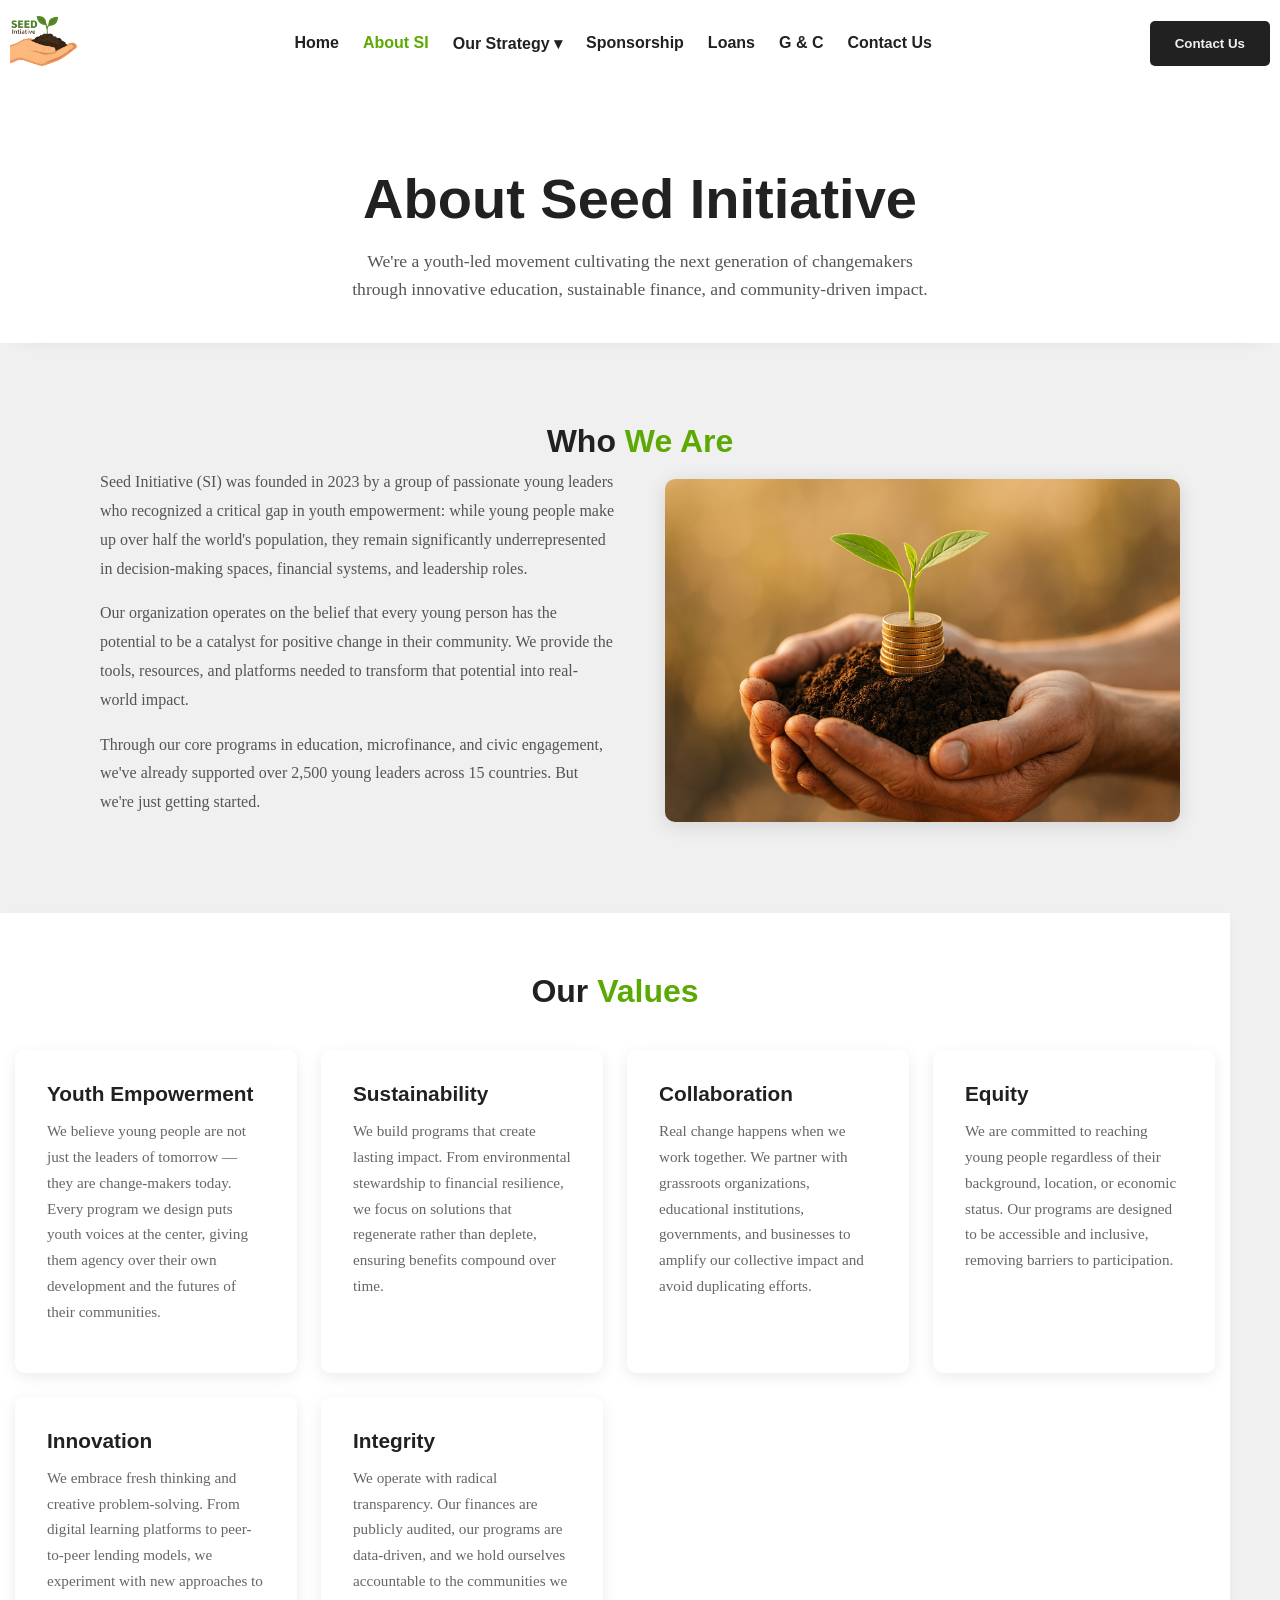
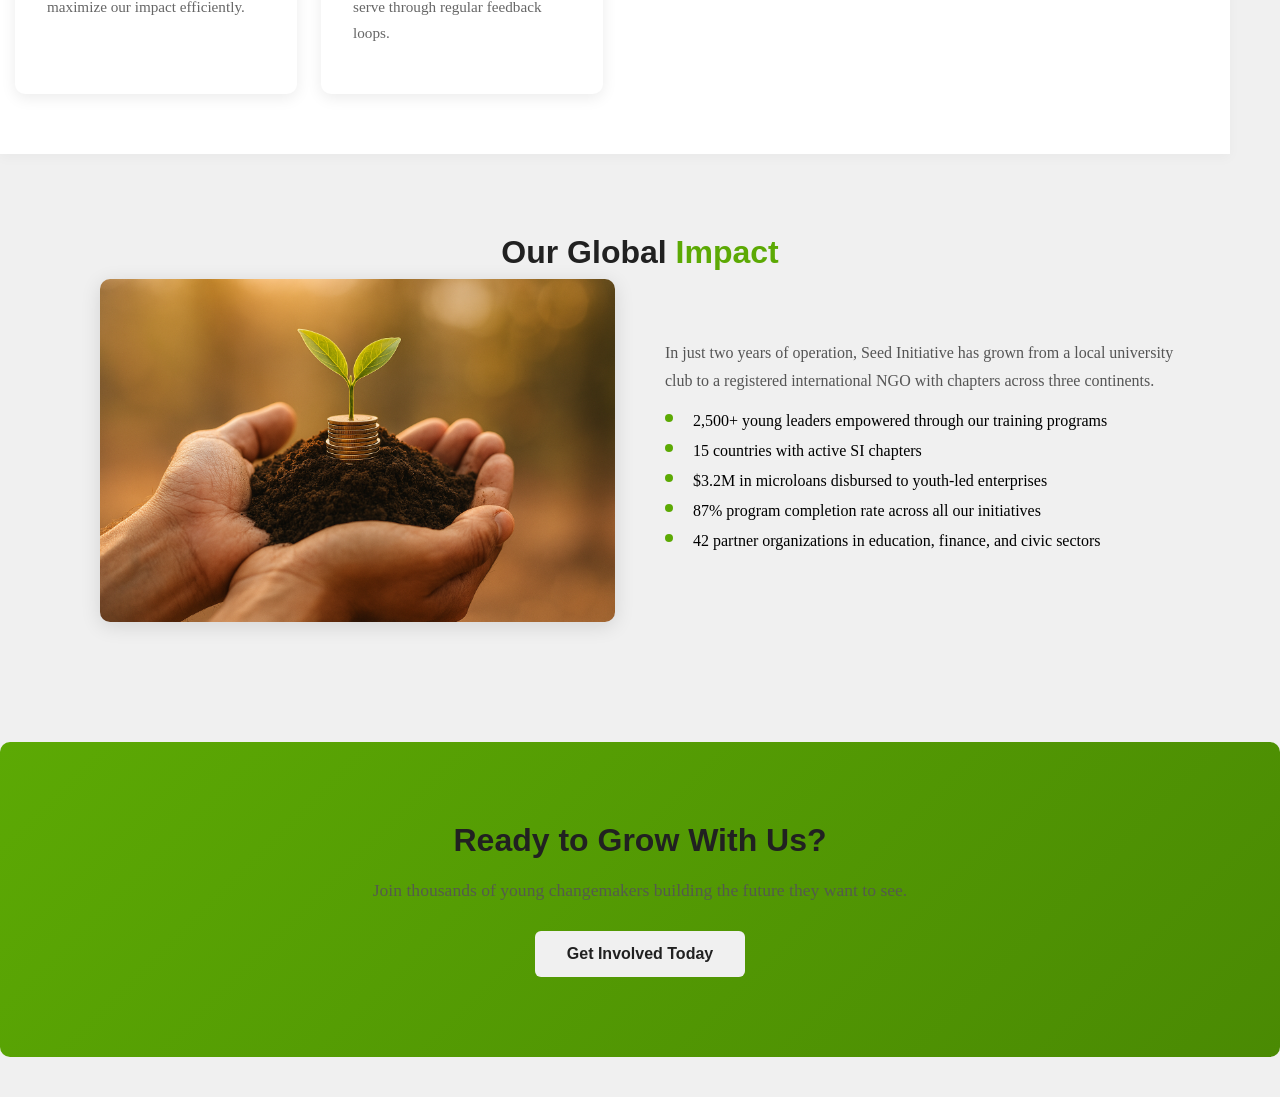
==== about.html @ a7cbadb4 "feat: created sections for the pages" ====
<!DOCTYPE html>
<html lang="en">
<head>
    <meta charset="UTF-8">
    <meta name="viewport" content="width=device-width, initial-scale=1.0">
    <title>About SI | Seed Initiative</title>
    <link rel="stylesheet" href="styles.css">
</head>
<body>
    <nav>
        <div class="logo">
            <a href="#home">
                <img src="images/SEED-LOGO.png" alt="Seed Initiative">
            </a>
        </div>

        <button class="hamburger" id="hamburger" aria-label="Open menu">
            <span></span>
            <span></span>
            <span></span>
        </button>

        <div class="nav-links" id="nav-links">
            <ul>
                <li><a href="index.html">Home</a></li>
                <li><a href="about.html" aria-current="page">About SI</a></li>

                <li class="strategy-list">
                    <button class="strategy-toggle">Our Strategy ▾</button>
                    <ul class="strategy-dropdown">
                        <li><a href="strategy.html#mission">Our Mission</a></li>
                        <li><a href="strategy.html#vision">Our Vision</a></li>
                    </ul>
                </li>
                <li><a href="sponsorship.html">Sponsorship</a></li>
                <li><a href="loans.html">Loans</a></li>
                <li><a href="gnc.html">G &amp; C</a></li>
                <li><a href="contact-us.html">Contact Us</a></li>
            </ul>
        </div>

        <div class="call-btn">
            <button><a href="contact-us">Contact Us</a></button>
        </div>
    </nav>

    <div class="overlay" id="overlay"></div>

    <section class="hero">
        <h1>About <span class="accent">Seed Initiative</span></h1>
        <p>We're a youth-led movement cultivating the next generation of changemakers through innovative education, sustainable finance, and community-driven impact.</p>
    </section>

    <section class="section">
        <h2>Who <span class="accent">We Are</span></h2>
        <div class="two-col">
            <div>
                <p>Seed Initiative (SI) was founded in 2023 by a group of passionate young leaders who recognized a critical gap in youth empowerment: while young people make up over half the world's population, they remain significantly underrepresented in decision-making spaces, financial systems, and leadership roles.</p>
                <p>Our organization operates on the belief that every young person has the potential to be a catalyst for positive change in their community. We provide the tools, resources, and platforms needed to transform that potential into real-world impact.</p>
                <p>Through our core programs in education, microfinance, and civic engagement, we've already supported over 2,500 young leaders across 15 countries. But we're just getting started.</p>
            </div>
            <img src="images/Designer (1).png" alt="Seed Initiative team in action">
        </div>
    </section>

    <section class="section alt">
        <h2>Our <span class="accent">Values</span></h2>
        <div class="cards">
            <div class="card">
                <h3>Youth Empowerment</h3>
                <p>We believe young people are not just the leaders of tomorrow — they are change-makers today. Every program we design puts youth voices at the center, giving them agency over their own development and the futures of their communities.</p>
            </div>
            <div class="card">
                <h3>Sustainability</h3>
                <p>We build programs that create lasting impact. From environmental stewardship to financial resilience, we focus on solutions that regenerate rather than deplete, ensuring benefits compound over time.</p>
            </div>
            <div class="card">
                <h3>Collaboration</h3>
                <p>Real change happens when we work together. We partner with grassroots organizations, educational institutions, governments, and businesses to amplify our collective impact and avoid duplicating efforts.</p>
            </div>
            <div class="card">
                <h3>Equity</h3>
                <p>We are committed to reaching young people regardless of their background, location, or economic status. Our programs are designed to be accessible and inclusive, removing barriers to participation.</p>
            </div>
            <div class="card">
                <h3>Innovation</h3>
                <p>We embrace fresh thinking and creative problem-solving. From digital learning platforms to peer-to-peer lending models, we experiment with new approaches to maximize our impact efficiently.</p>
            </div>
            <div class="card">
                <h3>Integrity</h3>
                <p>We operate with radical transparency. Our finances are publicly audited, our programs are data-driven, and we hold ourselves accountable to the communities we serve through regular feedback loops.</p>
            </div>
        </div>
    </section>

    <section class="section">
        <h2>Our Global <span class="accent">Impact</span></h2>
        <div class="two-col reverse">
            <div>
                <p>In just two years of operation, Seed Initiative has grown from a local university club to a registered international NGO with chapters across three continents.</p>
                <ul class="icon-list">
                    <li>2,500+ young leaders empowered through our training programs</li>
                    <li>15 countries with active SI chapters</li>
                    <li>$3.2M in microloans disbursed to youth-led enterprises</li>
                    <li>87% program completion rate across all our initiatives</li>
                    <li>42 partner organizations in education, finance, and civic sectors</li>
                </ul>
            </div>
            <img src="images/Designer (2).png" alt="Global impact map and statistics">
        </div>
    </section>

    <section class="section cta">
        <h2>Ready to Grow With Us?</h2>
        <p>Join thousands of young changemakers building the future they want to see.</p>
        <a href="contact-us.html" class="btn">Get Involved Today</a>
    </section>

    <script src="script.js"></script>
</body>
</html>
---- styles.css ----
:root {
    --main-color: #f0f0f0;
    --card-color: #fff;
    --text-color: #212121;
    --link-color: #5CA904;
    --button-color: #5CA904;
    --side-nav: #2f2f2f;
    --laptop-padding: 100px;
    --tablet-padding: 50px;
    --mobile-padding: 15px;
}

html {
    box-sizing: border-box;
    scroll-behavior: smooth;
}

* {
    margin: 0;
    padding: 0;
}

ul {
    padding: 0;
    list-style: none;
}

body {
    background-color: var(--main-color);
}

nav {
    display: flex;
    align-items: center;
    justify-content: space-between;
    padding: 16px var(--mobile-padding);
    background-color: var(--card-color);
    box-shadow: 0 8px 20px -18px rgba(0, 0, 0, 0.2);
}

.logo img {
    height: 50px;
    width: auto;
}

.hamburger {
    display: flex;
    flex-direction: column;
    gap: 5px;
    background: none;
    border: none;
    border-radius: 5px;
    cursor: pointer;
    padding: 8px;
    z-index: 1001;
}

.hamburger span {
    display: block;
    width: 35px;
    height: 3px;
    background-color: var(--button-color);
    border-radius: 5px;
    transition: transform 0.3s ease, opacity 0.3s ease;
}

.hamburger.open span {
    background-color: var(--button-color);
}

.hamburger.open span:nth-child(1) {
    transform: translateY(8px) rotate(45deg);
}

.hamburger.open span:nth-child(2) {
    opacity: 0;
}

.hamburger.open span:nth-child(3) {
    transform: translateY(-8px) rotate(-45deg);
}

.nav-links {
    position: fixed;
    top: 0;
    right: -100%;
    width: 60%;
    max-width: 240px;
    height: 100vh;
    background-color: var(--side-nav);
    z-index: 1000;
    padding: 80px 0 30px;
    transition: right 0.35s ease;
    box-shadow: -4px 0 20px rgba(0, 0, 0, 0.2);
}

.nav-links.open {
    right: 0;
}

.nav-links ul {
    list-style: none;
    display: flex;
    flex-direction: column;
}

.nav-links ul li a {
    display: block;
    padding: 16px 30px;
    border-left: 4px solid transparent;
    color: var(--main-color);
    font-family: 'Arial', sans-serif;
    text-decoration: none;
    font-size: 1rem;
    font-weight: 600;
    transition: color 0.5s ease, border-left-color 0.5s ease, background-color 0.5s ease;
}

.nav-links ul li a[aria-current="page"] {
    border-left: 4px solid var(--link-color);
    color: var(--link-color);
    background-color: rgba(0, 0, 0, 0.1);
}

.nav-links ul li a.active {
    border-left-color: var(--link-color);
    color: var(--link-color);
    background-color: rgba(0, 0, 0, 0.1);
}

.call-btn {
    display: none;
}

.overlay {
    display: none;
    position: fixed;
    inset: 0;
    background: rgba(0, 0, 0, 0.4);
    z-index: 999;
    opacity: 0;
    transition: opacity 0.3s ease;
}

.overlay.active {
    display: block;
    opacity: 1;
}

.strategy-list .strategy-toggle {
    display: block;
    width: 100%;
    padding: 16px 30px;
    border: none;
    border-left: 4px solid transparent;
    background: none;
    color: var(--main-color);
    font-family: 'Arial', sans-serif;
    font-size: 1rem;
    font-weight: 600;
    text-align: left;
    cursor: pointer;
}

.nav-links ul .strategy-list .strategy-dropdown {
    display: none;
    list-style: none;
    padding-left: 30px;
    transition: all 0.3s ease;
}

.nav-links ul .strategy-list .strategy-dropdown.open {
    display: block;
}


.nav-links ul .strategy-list .strategy-dropdown a {
    display: block;
    padding: 12px 30px;
    color: var(--main-color);
    font-size: 0.8rem;
    text-decoration: none;
}

.nav-links ul .strategy-list .strategy-dropdown a:hover {
    color: var(--link-color);
}


@media (min-width: 480px) {
    nav {
        padding: 16px var(--tablet-padding);
    }
}

@media (min-width: 768px) {
    nav {
        padding: 16px 10px;
    }

    .hamburger {
        display: none;
    }

    .nav-links {
        position: static;
        width: auto;
        max-width: none;
        height: auto;
        background: none;
        padding: 0;
        transition: none;
        box-shadow: none;
    }   

    .nav-links ul {
        flex-direction: row;
        gap: 24px;
    }

    .nav-links ul li a[aria-current="page"] {
        color: var(--link-color);
        border: none;
        background-color: transparent;
    }

    .nav-links ul li a {
        padding: 0;
        border: none;
        color: var(--text-color);
        background-color: transparent;
    }

    .nav-links ul li a:hover {
        background-color: transparent;
        color: var(--link-color);
    }

    .nav-links ul li a.active {
        color: var(--text-color);
        border: none;
        background-color: transparent;
    }

    .call-btn {
        display: block;
    }

    .call-btn button a {
        text-decoration: none;
        color: var(--main-color)
    }

    .call-btn button {
        padding: 15px 25px;
        border: none;
        background-color: var(--text-color);
        color: var(--main-color);
        border-radius: 5px;
        cursor: pointer;
        font-weight: 600;
        position: relative;
        overflow: hidden;
        z-index: 1;
        transition: color 0.5s ease-out
    }

    .call-btn button::before {
        content: '';
        position: absolute;
        top: 100%;
        left: 50%;
        width: 150%;
        height: 300%;
        background-color: var(--button-color);
        border-radius: 50%;
        transform: translateX(-50%);
        transition: transform 0.5s ease-out, top 0.5s ease-out;
        z-index: -1;
    }

    .call-btn button:hover {
        color: var(--text-color);
    }

    .call-btn button:hover::before {
        top: -100%;
        transform: translateX(-50%) scale(1.2);
    }

    .nav-links ul li a[href="contact-us"] {
        display: none;
    }

    .strategy-list .strategy-toggle {
        padding: 0;
        border: none;
        color: var(--text-color);
        font-family: 'Arial', sans-serif;
        font-size: 1rem;
        font-weight: 600;
        width: auto;
        cursor: pointer;
    }

    .strategy-list .strategy-toggle:hover {
        color: var(--link-color);
    }

    .nav-links ul .strategy-list {
        position: relative;
    }

    .nav-links ul .strategy-list .strategy-dropdown {
        display: none;
        padding-left: 0;
        position: absolute;
        top: 100%;
        left: 0;
        background-color: var(--side-nav);
        list-style: none;
        min-width: 160px;
        text-align: center;
        border-radius: 5px;
        box-shadow: 0px 8px 16px rgba(0, 0, 0, 0.2);
    }

    .nav-links ul .strategy-list .strategy-dropdown a {
        padding: 15px 20px;
        color: var(--main-color);
    }

    .nav-links ul .strategy-list .strategy-dropdown a:hover {
        background-color: var(--link-color);
        color: var(--main-color);
    }

    .nav-links ul .strategy-list:hover .strategy-dropdown {
        display: block;
    }
}

/* ===== Page Content Styles ===== */

.hero {
    background-color: var(--card-color);
    padding: 80px var(--mobile-padding) 40px;
    text-align: center;
    box-shadow: 0 8px 20px -18px rgba(0, 0, 0, 0.2);
}

.hero h1 {
    font-size: 2.5rem;
    color: var(--text-color);
    margin-bottom: 16px;
    font-family: 'Arial', sans-serif;
}

.hero p {
    font-size: 1.1rem;
    color: #555;
    max-width: 600px;
    margin: 0 auto;
    line-height: 1.6;
}

/* Section styling */
.section {
    padding: 60px var(--mobile-padding);
    max-width: 1200px;
    margin: 0 auto;
}

.section h2 {
    font-size: 2rem;
    color: var(--text-color);
    margin-bottom: 8px;
    font-family: 'Arial', sans-serif;
    text-align: center;
}

.section h2 .accent {
    color: var(--button-color);
}

.section p {
    line-height: 1.8;
    color: #555;
    font-size: 1rem;
    margin-bottom: 16px;
}

.section.alt {
    background-color: var(--card-color);
    margin: 0;
    padding: 60px var(--mobile-padding);
    box-shadow: 0 4px 12px rgba(0, 0, 0, 0.03);
}

/* Cards */
.cards {
    display: grid;
    grid-template-columns: repeat(auto-fit, minmax(280px, 1fr));
    gap: 24px;
    margin-top: 40px;
}

.card {
    background-color: var(--card-color);
    border-radius: 10px;
    padding: 32px;
    box-shadow: 0 4px 15px rgba(0, 0, 0, 0.08);
    transition: transform 0.3s ease, box-shadow 0.3s ease;
}

.card:hover {
    transform: translateY(-5px);
    box-shadow: 0 8px 25px rgba(0, 0, 0, 0.12);
}

.card h3 {
    font-size: 1.3rem;
    color: var(--text-color);
    margin-bottom: 12px;
    font-family: 'Arial', sans-serif;
}

.card p {
    color: #666;
    font-size: 0.95rem;
    line-height: 1.7;
}

/* Two-column layout */
.two-col {
    display: grid;
    grid-template-columns: 1fr;
    gap: 40px;
    align-items: center;
}

.two-col.reverse {
    direction: rtl;
}

.two-col.reverse > * {
    direction: ltr;
}

.two-col img {
    width: 100%;
    border-radius: 10px;
    box-shadow: 0 4px 20px rgba(0, 0, 0, 0.12);
}

/* Contact form */
.contact-form {
    background-color: var(--card-color);
    padding: 40px;
    border-radius: 10px;
    box-shadow: 0 4px 15px rgba(0, 0, 0, 0.08);
    margin-top: 30px;
}

.form-group {
    margin-bottom: 20px;
}

.form-group label {
    display: block;
    margin-bottom: 6px;
    font-weight: 600;
    color: var(--text-color);
    font-family: 'Arial', sans-serif;
    font-size: 0.95rem;
}

.form-group input,
.form-group textarea,
.form-group select {
    width: 100%;
    padding: 12px 16px;
    border: 1px solid #ddd;
    border-radius: 6px;
    font-family: 'Arial', sans-serif;
    font-size: 1rem;
    color: var(--text-color);
    transition: border-color 0.3s ease;
}

.form-group input:focus,
.form-group textarea:focus,
.form-group select:focus {
    outline: none;
    border-color: var(--button-color);
}

.form-group textarea {
    min-height: 150px;
    resize: vertical;
}

/* Contact info */
.contact-info {
    display: grid;
    grid-template-columns: repeat(auto-fit, minmax(220px, 1fr));
    gap: 24px;
    margin-bottom: 40px;
}

.contact-item {
    display: flex;
    gap: 12px;
    align-items: flex-start;
}

.contact-item .icon {
    font-size: 1.5rem;
    color: var(--button-color);
}

.contact-item h4 {
    font-size: 1rem;
    margin-bottom: 4px;
    font-family: 'Arial', sans-serif;
}

.contact-item p,
.contact-item a {
    color: #666;
    font-size: 0.95rem;
    line-height: 1.6;
    text-decoration: none;
}

.contact-item a:hover {
    color: var(--link-color);
}

/* CTA banner */
.cta {
    background: linear-gradient(135deg, var(--button-color), #4a8a03);
    color: var(--main-color);
    text-align: center;
    padding: 60px var(--mobile-padding);
    margin: 40px 0;
    border-radius: 10px;
}

.cta h2 {
    font-size: 2rem;
    margin-bottom: 16px;
}

.cta p {
    font-size: 1.1rem;
    max-width: 600px;
    margin: 0 auto 24px;
    opacity: 0.9;
}

.cta .btn {
    display: inline-block;
    padding: 14px 32px;
    background-color: var(--main-color);
    color: var(--text-color);
    text-decoration: none;
    border-radius: 6px;
    font-weight: 600;
    font-family: 'Arial', sans-serif;
    transition: transform 0.3s ease, box-shadow 0.3s ease;
}

.cta .btn:hover {
    transform: translateY(-2px);
    box-shadow: 0 6px 20px rgba(0, 0, 0, 0.2);
}

/* Table styles */
.table-wrap {
    overflow-x: auto;
    margin-top: 30px;
    border-radius: 10px;
    overflow: hidden;
    box-shadow: 0 4px 15px rgba(0, 0, 0, 0.08);
}

table {
    width: 100%;
    border-collapse: collapse;
    background-color: var(--card-color);
}

th,
td {
    padding: 14px 20px;
    text-align: left;
    border-bottom: 1px solid #eee;
}

th {
    background-color: var(--button-color);
    color: var(--main-color);
    font-family: 'Arial', sans-serif;
    font-size: 0.95rem;
    font-weight: 600;
}

tbody tr:hover {
    background-color: rgba(92, 169, 4, 0.08);
}

/* Map container */
.map {
    border-radius: 10px;
    overflow: hidden;
    box-shadow: 0 4px 20px rgba(0, 0, 0, 0.12);
    margin-top: 30px;
}

.map iframe {
    width: 100%;
    height: 400px;
    border: 0;
}

/* Text list with icons */
.icon-list {
    list-style: none;
}

.icon-list li {
    display: flex;
    gap: 10px;
    align-items: flex-start;
    margin-bottom: 12px;
    padding-left: 28px;
    position: relative;
}

.icon-list li::before {
    content: '';
    position: absolute;
    left: 0;
    top: 2px;
    width: 8px;
    height: 8px;
    border-radius: 50%;
    background-color: var(--button-color);
}

/* Responsive */
@media (min-width: 768px) {
    .hero h1 {
        font-size: 3.5rem;
    }

    .two-col {
        grid-template-columns: 1fr 1fr;
        gap: 50px;
    }

    .section {
        padding: 80px 100px;
    }
}

@media (max-width: 767px) {
    .hero {
        padding: 60px 15px 30px;
    }

    .hero h1 {
        font-size: 2rem;
    }
}
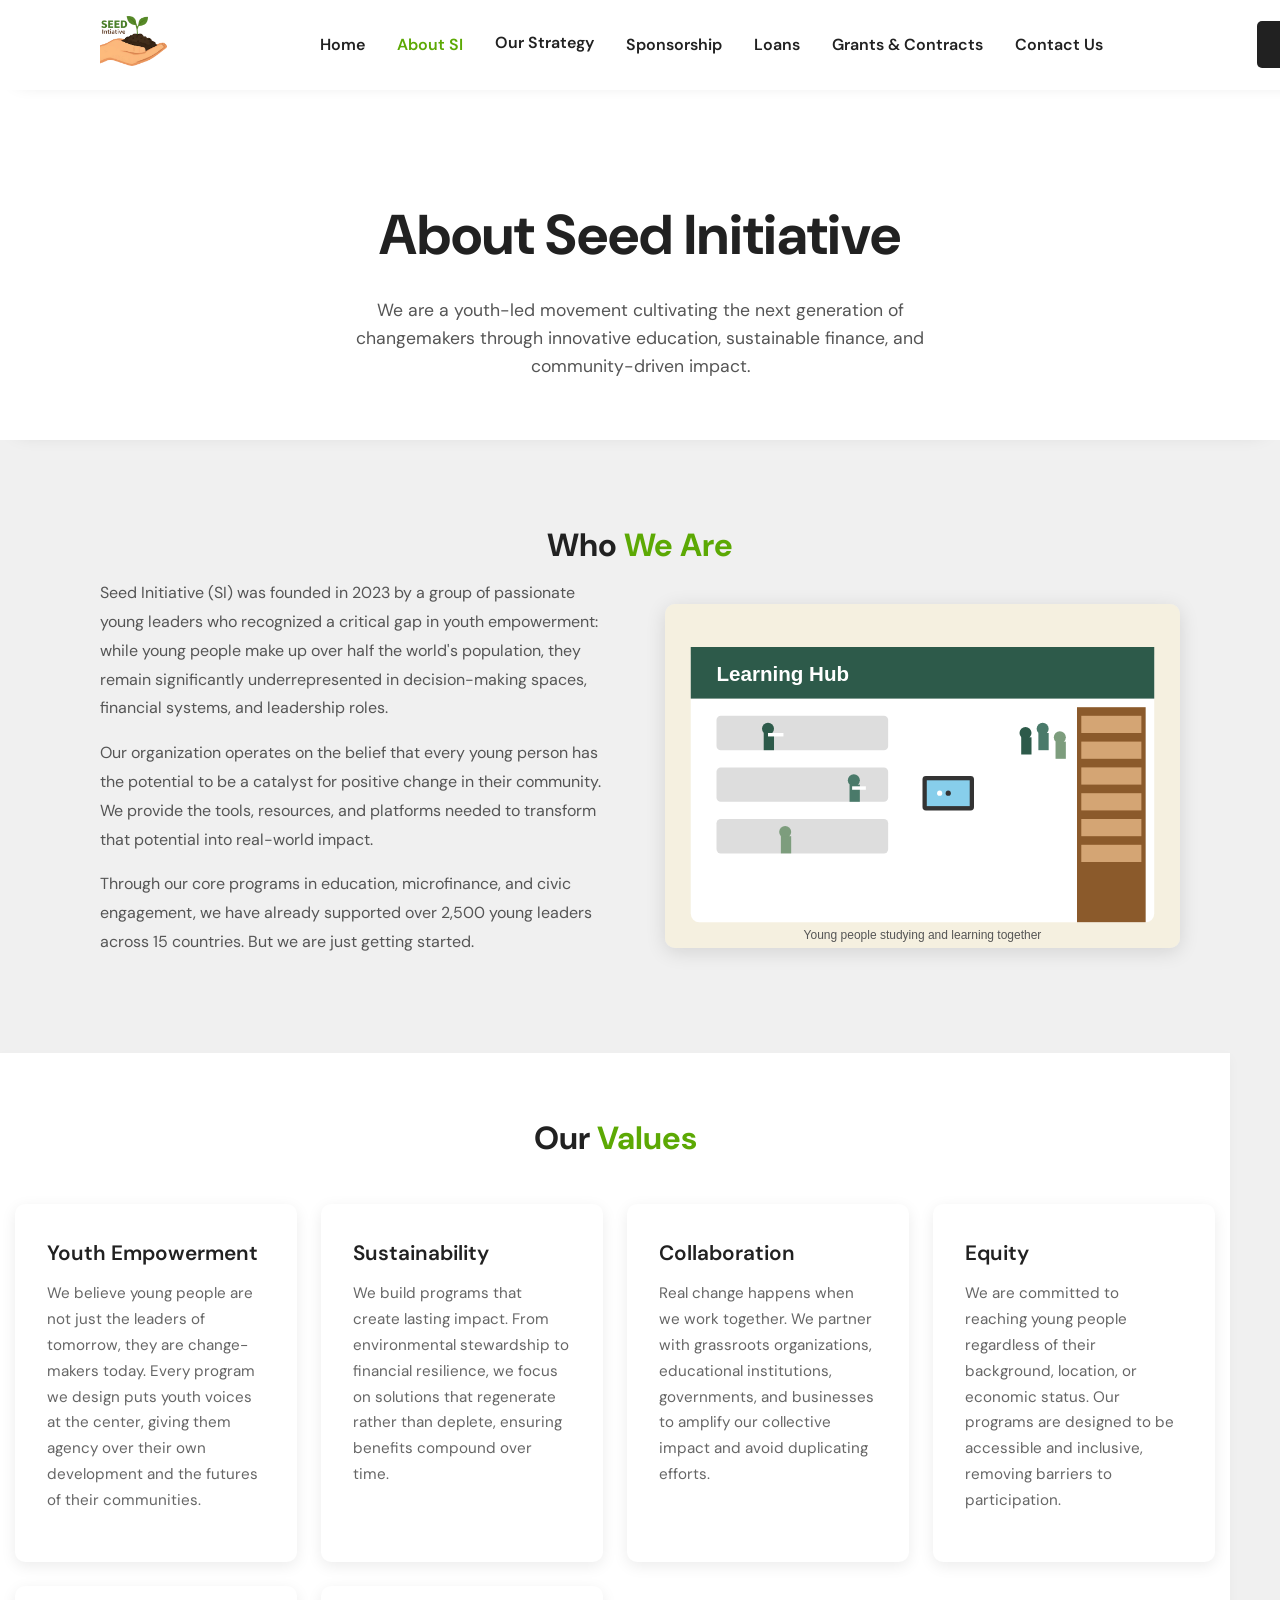
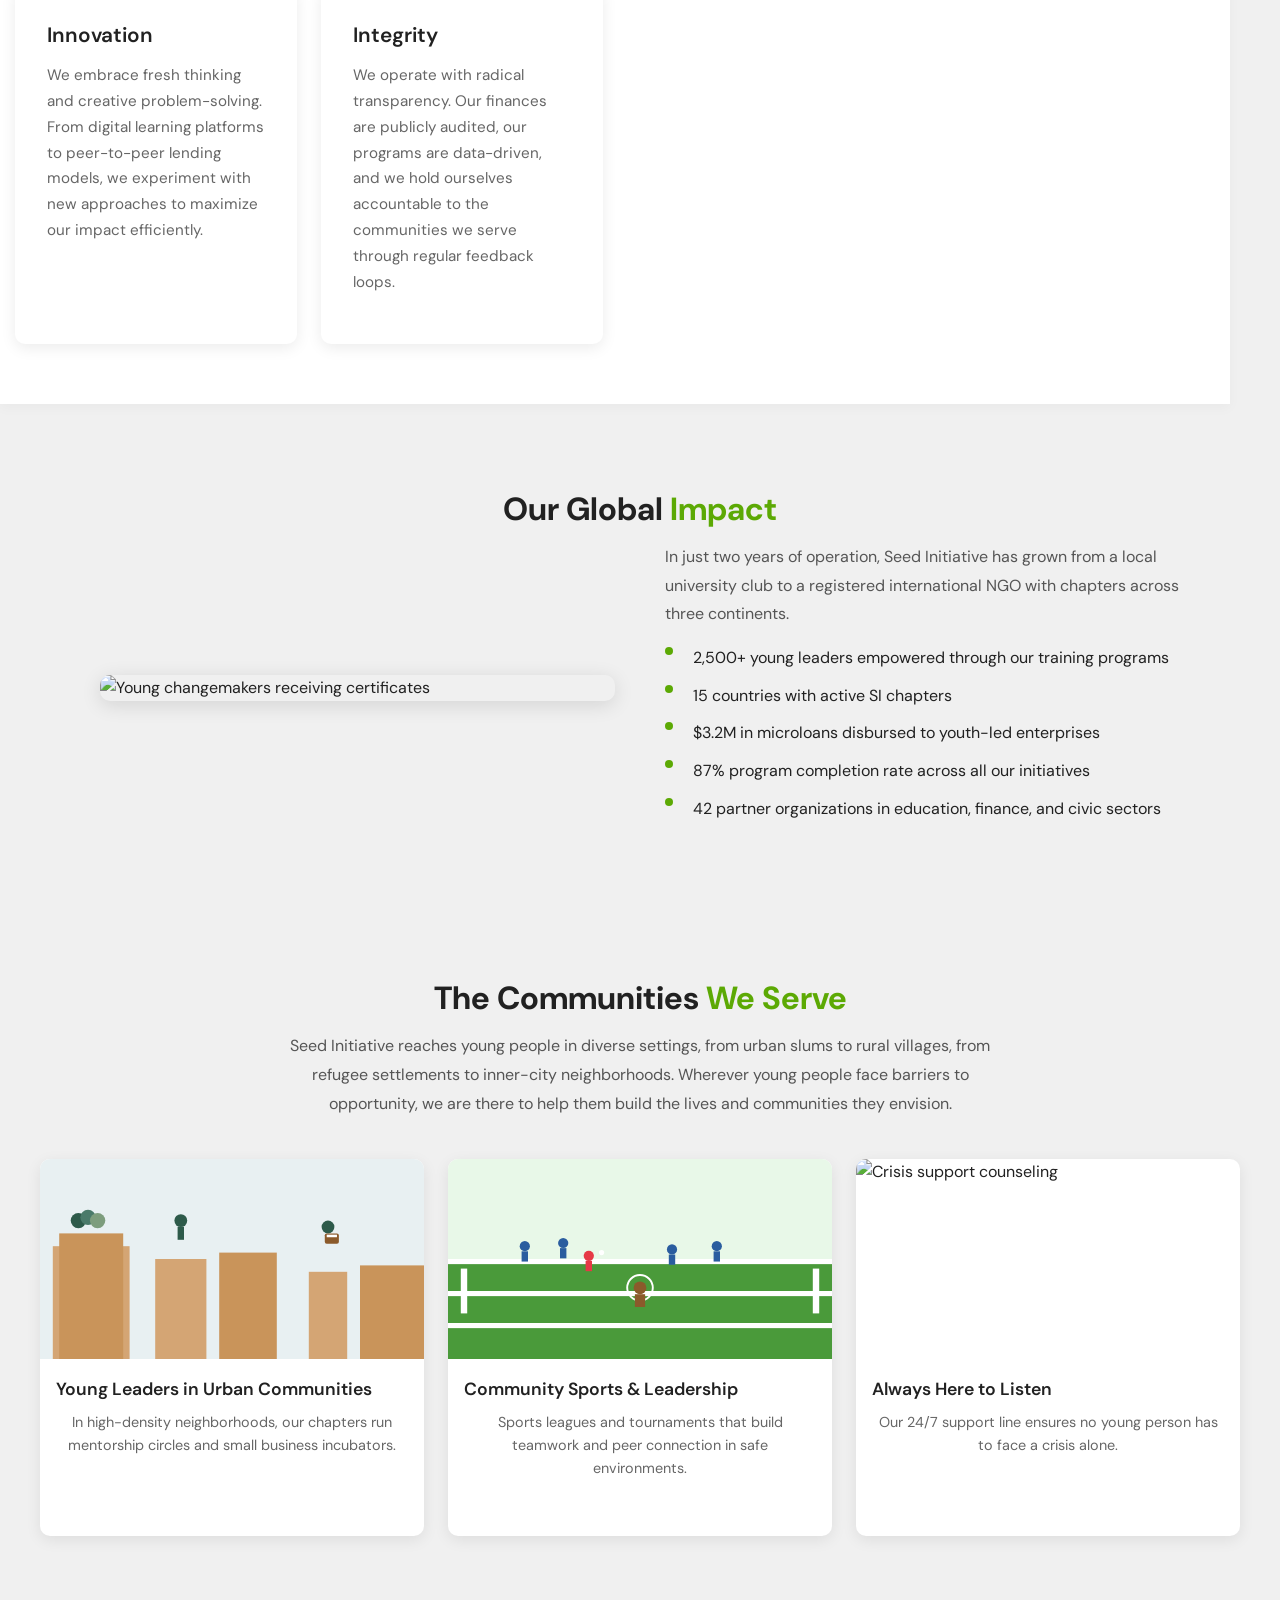
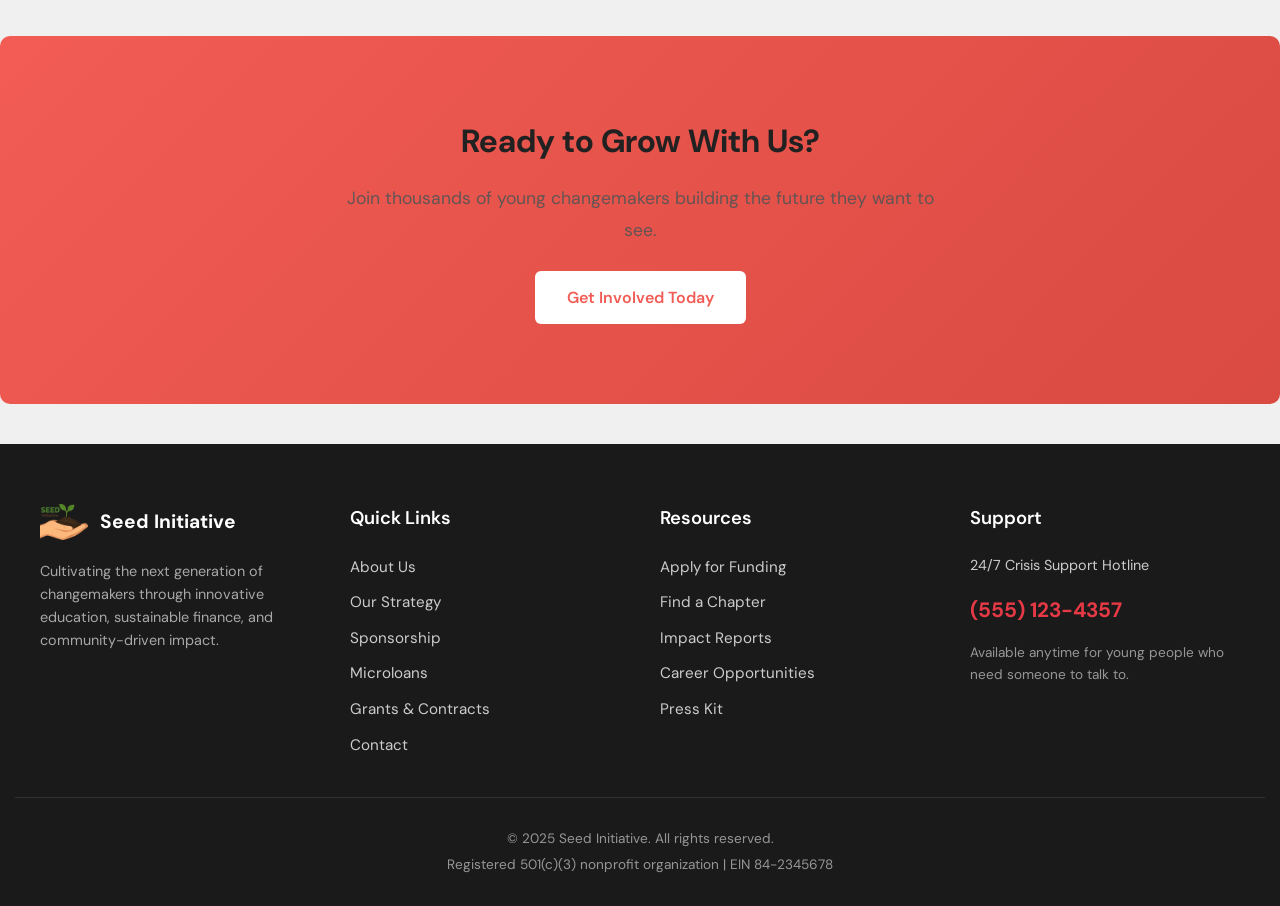
==== commit 32d2d076: "feat: updated the layouts" ====
--- a/about.html
+++ b/about.html
@@ -4,12 +4,16 @@
     <meta charset="UTF-8">
     <meta name="viewport" content="width=device-width, initial-scale=1.0">
     <title>About SI | Seed Initiative</title>
+    <link rel="preconnect" href="https://fonts.googleapis.com">
+    <link rel="preconnect" href="https://fonts.gstatic.com" crossorigin>
+    <link href="https://fonts.googleapis.com/css2?family=DM+Sans:wght@400;500;600;700;800&display=swap" rel="stylesheet">
     <link rel="stylesheet" href="styles.css">
 </head>
 <body>
+    <a href="#skip" class="skip-link">Skip to content</a>
     <nav>
         <div class="logo">
-            <a href="#home">
+            <a href="index.html">
                 <img src="images/SEED-LOGO.png" alt="Seed Initiative">
             </a>
         </div>
@@ -26,7 +30,7 @@
                 <li><a href="about.html" aria-current="page">About SI</a></li>
 
                 <li class="strategy-list">
-                    <button class="strategy-toggle">Our Strategy ▾</button>
+                    <button class="strategy-toggle">Our Strategy</button>
                     <ul class="strategy-dropdown">
                         <li><a href="strategy.html#mission">Our Mission</a></li>
                         <li><a href="strategy.html#vision">Our Vision</a></li>
@@ -34,13 +38,13 @@
                 </li>
                 <li><a href="sponsorship.html">Sponsorship</a></li>
                 <li><a href="loans.html">Loans</a></li>
-                <li><a href="gnc.html">G &amp; C</a></li>
+                <li><a href="gnc.html">Grants & Contracts</a></li>
                 <li><a href="contact-us.html">Contact Us</a></li>
             </ul>
         </div>
 
         <div class="call-btn">
-            <button><a href="contact-us">Contact Us</a></button>
+            <button><a href="contact-us.html">Contact Us</a></button>
         </div>
     </nav>
 
@@ -48,18 +52,25 @@
 
     <section class="hero">
         <h1>About <span class="accent">Seed Initiative</span></h1>
-        <p>We're a youth-led movement cultivating the next generation of changemakers through innovative education, sustainable finance, and community-driven impact.</p>
+        <p>We are a youth-led movement cultivating the next generation of changemakers through innovative education,
+           sustainable finance, and community-driven impact.</p>
     </section>
 
     <section class="section">
         <h2>Who <span class="accent">We Are</span></h2>
         <div class="two-col">
             <div>
-                <p>Seed Initiative (SI) was founded in 2023 by a group of passionate young leaders who recognized a critical gap in youth empowerment: while young people make up over half the world's population, they remain significantly underrepresented in decision-making spaces, financial systems, and leadership roles.</p>
-                <p>Our organization operates on the belief that every young person has the potential to be a catalyst for positive change in their community. We provide the tools, resources, and platforms needed to transform that potential into real-world impact.</p>
-                <p>Through our core programs in education, microfinance, and civic engagement, we've already supported over 2,500 young leaders across 15 countries. But we're just getting started.</p>
-            </div>
-            <img src="images/Designer (1).png" alt="Seed Initiative team in action">
+                <p>Seed Initiative (SI) was founded in 2023 by a group of passionate young leaders who recognized a
+                   critical gap in youth empowerment: while young people make up over half the world's population, they
+                   remain significantly underrepresented in decision-making spaces, financial systems, and leadership
+                   roles.</p>
+                <p>Our organization operates on the belief that every young person has the potential to be a catalyst
+                   for positive change in their community. We provide the tools, resources, and platforms needed to
+                   transform that potential into real-world impact.</p>
+                <p>Through our core programs in education, microfinance, and civic engagement, we have already supported
+                   over 2,500 young leaders across 15 countries. But we are just getting started.</p>
+            </div>
+            <img src="images/illustration-studying.svg" alt="Young people studying and learning together">
         </div>
     </section>
 
@@ -68,27 +79,38 @@
         <div class="cards">
             <div class="card">
                 <h3>Youth Empowerment</h3>
-                <p>We believe young people are not just the leaders of tomorrow — they are change-makers today. Every program we design puts youth voices at the center, giving them agency over their own development and the futures of their communities.</p>
+                <p>We believe young people are not just the leaders of tomorrow, they are change-makers today. Every
+                   program we design puts youth voices at the center, giving them agency over their own development and
+                   the futures of their communities.</p>
             </div>
             <div class="card">
                 <h3>Sustainability</h3>
-                <p>We build programs that create lasting impact. From environmental stewardship to financial resilience, we focus on solutions that regenerate rather than deplete, ensuring benefits compound over time.</p>
+                <p>We build programs that create lasting impact. From environmental stewardship to financial
+                   resilience, we focus on solutions that regenerate rather than deplete, ensuring benefits compound
+                   over time.</p>
             </div>
             <div class="card">
                 <h3>Collaboration</h3>
-                <p>Real change happens when we work together. We partner with grassroots organizations, educational institutions, governments, and businesses to amplify our collective impact and avoid duplicating efforts.</p>
+                <p>Real change happens when we work together. We partner with grassroots organizations, educational
+                   institutions, governments, and businesses to amplify our collective impact and avoid duplicating
+                   efforts.</p>
             </div>
             <div class="card">
                 <h3>Equity</h3>
-                <p>We are committed to reaching young people regardless of their background, location, or economic status. Our programs are designed to be accessible and inclusive, removing barriers to participation.</p>
+                <p>We are committed to reaching young people regardless of their background, location, or economic
+                   status. Our programs are designed to be accessible and inclusive, removing barriers to
+                   participation.</p>
             </div>
             <div class="card">
                 <h3>Innovation</h3>
-                <p>We embrace fresh thinking and creative problem-solving. From digital learning platforms to peer-to-peer lending models, we experiment with new approaches to maximize our impact efficiently.</p>
+                <p>We embrace fresh thinking and creative problem-solving. From digital learning platforms to
+                   peer-to-peer lending models, we experiment with new approaches to maximize our impact efficiently.</p>
             </div>
             <div class="card">
                 <h3>Integrity</h3>
-                <p>We operate with radical transparency. Our finances are publicly audited, our programs are data-driven, and we hold ourselves accountable to the communities we serve through regular feedback loops.</p>
+                <p>We operate with radical transparency. Our finances are publicly audited, our programs are
+                   data-driven, and we hold ourselves accountable to the communities we serve through regular feedback
+                   loops.</p>
             </div>
         </div>
     </section>
@@ -97,7 +119,8 @@
         <h2>Our Global <span class="accent">Impact</span></h2>
         <div class="two-col reverse">
             <div>
-                <p>In just two years of operation, Seed Initiative has grown from a local university club to a registered international NGO with chapters across three continents.</p>
+                <p>In just two years of operation, Seed Initiative has grown from a local university club to a registered
+                   international NGO with chapters across three continents.</p>
                 <ul class="icon-list">
                     <li>2,500+ young leaders empowered through our training programs</li>
                     <li>15 countries with active SI chapters</li>
@@ -106,7 +129,40 @@
                     <li>42 partner organizations in education, finance, and civic sectors</li>
                 </ul>
             </div>
-            <img src="images/Designer (2).png" alt="Global impact map and statistics">
+            <img src="images/illustration-certificate.svg" alt="Young changemakers receiving certificates">
+        </div>
+    </section>
+
+    <section class="showcase">
+        <h2>The Communities <span class="accent">We Serve</span></h2>
+        <p>
+            Seed Initiative reaches young people in diverse settings, from urban slums to rural villages,
+            from refugee settlements to inner-city neighborhoods. Wherever young people face barriers to
+            opportunity, we are there to help them build the lives and communities they envision.
+        </p>
+
+        <div class="images">
+            <div class="image-card">
+                <img src="images/illustration-slum.svg" alt="Young people in urban communities">
+                <div class="caption">
+                    <h3>Young Leaders in Urban Communities</h3>
+                    <p>In high-density neighborhoods, our chapters run mentorship circles and small business incubators.</p>
+                </div>
+            </div>
+            <div class="image-card">
+                <img src="images/illustration-football.svg" alt="Youth playing football">
+                <div class="caption">
+                    <h3>Community Sports & Leadership</h3>
+                    <p>Sports leagues and tournaments that build teamwork and peer connection in safe environments.</p>
+                </div>
+            </div>
+            <div class="image-card">
+                <img src="images/illustration-helpline.svg" alt="Crisis support counseling">
+                <div class="caption">
+                    <h3>Always Here to Listen</h3>
+                    <p>Our 24/7 support line ensures no young person has to face a crisis alone.</p>
+                </div>
+            </div>
         </div>
     </section>
 
@@ -116,6 +172,62 @@
         <a href="contact-us.html" class="btn">Get Involved Today</a>
     </section>
 
+    <footer>
+        <div class="footer-content">
+            <div class="footer-col">
+                <div style="display: flex; align-items: center; gap: 12px; margin-bottom: 20px;">
+                    <img src="images/SEED-LOGO.png" alt="Seed Initiative" style="height: 36px;">
+                    <span style="font-family: 'DM Sans', Arial, sans-serif; font-size: 1.2rem; font-weight: 700; color: var(--card-color);">
+                        Seed Initiative
+                    </span>
+                </div>
+                <p style="color: rgba(204, 204, 204, 0.8); font-size: 0.9rem; line-height: 1.6; max-width: 280px;">
+                    Cultivating the next generation of changemakers through innovative education,
+                    sustainable finance, and community-driven impact.
+                </p>
+            </div>
+
+            <div class="footer-col">
+                <h4>Quick Links</h4>
+                <ul>
+                    <li><a href="about.html">About Us</a></li>
+                    <li><a href="strategy.html">Our Strategy</a></li>
+                    <li><a href="sponsorship.html">Sponsorship</a></li>
+                    <li><a href="loans.html">Microloans</a></li>
+                    <li><a href="gnc.html">Grants & Contracts</a></li>
+                    <li><a href="contact-us.html">Contact</a></li>
+                </ul>
+            </div>
+
+            <div class="footer-col">
+                <h4>Resources</h4>
+                <ul>
+                    <li><a href="contact-us.html">Apply for Funding</a></li>
+                    <li><a href="contact-us.html">Find a Chapter</a></li>
+                    <li><a href="contact-us.html">Impact Reports</a></li>
+                    <li><a href="contact-us.html">Career Opportunities</a></li>
+                    <li><a href="contact-us.html">Press Kit</a></li>
+                </ul>
+            </div>
+
+            <div class="footer-col">
+                <h4>Support</h4>
+                <p style="margin-bottom: 16px; font-size: 0.9rem;">24/7 Crisis Support Hotline</p>
+                <p style="font-size: 1.3rem; font-weight: 700; color: var(--accent-red); margin-bottom: 16px;">
+                    (555) 123-4357
+                </p>
+                <p style="font-size: 0.85rem; color: rgba(204, 204, 204, 0.7);">
+                    Available anytime for young people who need someone to talk to.
+                </p>
+            </div>
+        </div>
+
+        <div class="copyright">
+            <p>&copy; 2025 Seed Initiative. All rights reserved.</p>
+            <p style="margin-top: 4px;">Registered 501(c)(3) nonprofit organization | EIN 84-2345678</p>
+        </div>
+    </footer>
+
     <script src="script.js"></script>
 </body>
 </html>
--- a/styles.css
+++ b/styles.css
@@ -5,14 +5,42 @@
     --link-color: #5CA904;
     --button-color: #5CA904;
     --side-nav: #2f2f2f;
+    --accent-color: #F25C54;
+    --accent-red: #E63946;
     --laptop-padding: 100px;
     --tablet-padding: 50px;
     --mobile-padding: 15px;
-}
-
+    --footer-bg: #1a1a1a;
+    --footer-text: #cccccc;
+}
+
+/* Skip link for accessibility */
+.skip-link {
+    position: absolute;
+    top: -40px;
+    left: 6px;
+    background: var(--button-color);
+    color: var(--card-color);
+    padding: 8px 16px;
+    border-radius: 4px;
+    text-decoration: none;
+    font-family: 'DM Sans', Arial, sans-serif;
+    font-weight: 600;
+    font-size: 0.9rem;
+    z-index: 1001;
+}
+
+.skip-link:focus {
+    top: 6px;
+}
+
+/* Font smoothing and base setup */
 html {
     box-sizing: border-box;
     scroll-behavior: smooth;
+    font-size: 16px;
+    -webkit-font-smoothing: antialiased;
+    -moz-osx-font-smoothing: grayscale;
 }
 
 * {
@@ -27,8 +55,12 @@
 
 body {
     background-color: var(--main-color);
-}
-
+    font-family: 'DM Sans', Arial, sans-serif;
+    color: var(--text-color);
+    line-height: 1.6;
+}
+
+/* ===== Navbar (fixed at top) ===== */
 nav {
     display: flex;
     align-items: center;
@@ -36,6 +68,11 @@
     padding: 16px var(--mobile-padding);
     background-color: var(--card-color);
     box-shadow: 0 8px 20px -18px rgba(0, 0, 0, 0.2);
+    position: fixed;
+    top: 0;
+    left: 0;
+    width: 100%;
+    z-index: 1000;
 }
 
 .logo img {
@@ -59,13 +96,13 @@
     display: block;
     width: 35px;
     height: 3px;
-    background-color: var(--button-color);
+    background-color: var(--text-color);
     border-radius: 5px;
     transition: transform 0.3s ease, opacity 0.3s ease;
 }
 
 .hamburger.open span {
-    background-color: var(--button-color);
+    background-color: var(--text-color);
 }
 
 .hamburger.open span:nth-child(1) {
@@ -88,7 +125,7 @@
     max-width: 240px;
     height: 100vh;
     background-color: var(--side-nav);
-    z-index: 1000;
+    z-index: 999;
     padding: 80px 0 30px;
     transition: right 0.35s ease;
     box-shadow: -4px 0 20px rgba(0, 0, 0, 0.2);
@@ -109,7 +146,7 @@
     padding: 16px 30px;
     border-left: 4px solid transparent;
     color: var(--main-color);
-    font-family: 'Arial', sans-serif;
+    font-family: 'DM Sans', Arial, sans-serif;
     text-decoration: none;
     font-size: 1rem;
     font-weight: 600;
@@ -130,6 +167,45 @@
 
 .call-btn {
     display: none;
+}
+
+/* Emergency Call Button (floating, bottom-right on hero sections) */
+.emergency-call {
+    position: fixed;
+    bottom: 30px;
+    right: 30px;
+    z-index: 1000;
+    display: flex;
+    align-items: center;
+    gap: 8px;
+    background-color: var(--accent-red);
+    color: var(--card-color);
+    padding: 14px 20px;
+    border-radius: 50px;
+    text-decoration: none;
+    font-family: 'DM Sans', Arial, sans-serif;
+    font-weight: 600;
+    font-size: 0.95rem;
+    box-shadow: 0 6px 20px rgba(230, 57, 70, 0.35);
+    transition: transform 0.2s ease, box-shadow 0.3s ease;
+    animation: pulse 2s infinite;
+}
+
+.emergency-call:hover {
+    transform: translateY(-2px);
+    box-shadow: 0 8px 24px rgba(230, 57, 70, 0.45);
+}
+
+.emergency-call svg {
+    width: 20px;
+    height: 20px;
+    fill: currentColor;
+}
+
+@keyframes pulse {
+    0% { box-shadow: 0 6px 20px rgba(230, 57, 70, 0.35); }
+    50% { box-shadow: 0 6px 20px rgba(230, 57, 70, 0.55); }
+    100% { box-shadow: 0 6px 20px rgba(230, 57, 70, 0.35); }
 }
 
 .overlay {
@@ -137,7 +213,7 @@
     position: fixed;
     inset: 0;
     background: rgba(0, 0, 0, 0.4);
-    z-index: 999;
+    z-index: 998;
     opacity: 0;
     transition: opacity 0.3s ease;
 }
@@ -155,7 +231,7 @@
     border-left: 4px solid transparent;
     background: none;
     color: var(--main-color);
-    font-family: 'Arial', sans-serif;
+    font-family: 'DM Sans', Arial, sans-serif;
     font-size: 1rem;
     font-weight: 600;
     text-align: left;
@@ -178,6 +254,7 @@
     display: block;
     padding: 12px 30px;
     color: var(--main-color);
+    font-family: 'DM Sans', Arial, sans-serif;
     font-size: 0.8rem;
     text-decoration: none;
 }
@@ -195,7 +272,7 @@
 
 @media (min-width: 768px) {
     nav {
-        padding: 16px 10px;
+        padding: 16px var(--laptop-padding);
     }
 
     .hamburger {
@@ -211,7 +288,7 @@
         padding: 0;
         transition: none;
         box-shadow: none;
-    }   
+    }
 
     .nav-links ul {
         flex-direction: row;
@@ -229,6 +306,7 @@
         border: none;
         color: var(--text-color);
         background-color: transparent;
+        font-family: 'DM Sans', Arial, sans-serif;
     }
 
     .nav-links ul li a:hover {
@@ -248,7 +326,8 @@
 
     .call-btn button a {
         text-decoration: none;
-        color: var(--main-color)
+        color: var(--main-color);
+        font-family: 'DM Sans', Arial, sans-serif;
     }
 
     .call-btn button {
@@ -262,7 +341,8 @@
         position: relative;
         overflow: hidden;
         z-index: 1;
-        transition: color 0.5s ease-out
+        transition: color 0.5s ease-out;
+        font-family: 'DM Sans', Arial, sans-serif;
     }
 
     .call-btn button::before {
@@ -296,7 +376,7 @@
         padding: 0;
         border: none;
         color: var(--text-color);
-        font-family: 'Arial', sans-serif;
+        font-family: 'DM Sans', Arial, sans-serif;
         font-size: 1rem;
         font-weight: 600;
         width: auto;
@@ -328,6 +408,7 @@
     .nav-links ul .strategy-list .strategy-dropdown a {
         padding: 15px 20px;
         color: var(--main-color);
+        font-family: 'DM Sans', Arial, sans-serif;
     }
 
     .nav-links ul .strategy-list .strategy-dropdown a:hover {
@@ -340,20 +421,33 @@
     }
 }
 
+@media (min-width: 1024px) {
+    .nav-links ul {
+        gap: 32px;
+    }
+
+    .section {
+        padding: 80px 100px;
+    }
+}
+
 /* ===== Page Content Styles ===== */
 
 .hero {
     background-color: var(--card-color);
-    padding: 80px var(--mobile-padding) 40px;
+    padding: 100px var(--mobile-padding) 60px;
     text-align: center;
     box-shadow: 0 8px 20px -18px rgba(0, 0, 0, 0.2);
+    position: relative;
+    margin-top: 70px;
 }
 
 .hero h1 {
     font-size: 2.5rem;
     color: var(--text-color);
     margin-bottom: 16px;
-    font-family: 'Arial', sans-serif;
+    font-family: 'DM Sans', Arial, sans-serif;
+    font-weight: 700;
 }
 
 .hero p {
@@ -364,6 +458,24 @@
     line-height: 1.6;
 }
 
+.hero .btn {
+    display: inline-block;
+    margin-top: 24px;
+    padding: 14px 32px;
+    background-color: var(--button-color);
+    color: var(--card-color);
+    text-decoration: none;
+    border-radius: 6px;
+    font-weight: 600;
+    font-family: 'DM Sans', Arial, sans-serif;
+    transition: transform 0.3s ease, box-shadow 0.3s ease;
+}
+
+.hero .btn:hover {
+    transform: translateY(-2px);
+    box-shadow: 0 6px 20px rgba(0, 0, 0, 0.2);
+}
+
 /* Section styling */
 .section {
     padding: 60px var(--mobile-padding);
@@ -375,8 +487,9 @@
     font-size: 2rem;
     color: var(--text-color);
     margin-bottom: 8px;
-    font-family: 'Arial', sans-serif;
+    font-family: 'DM Sans', Arial, sans-serif;
     text-align: center;
+    font-weight: 700;
 }
 
 .section h2 .accent {
@@ -395,6 +508,79 @@
     margin: 0;
     padding: 60px var(--mobile-padding);
     box-shadow: 0 4px 12px rgba(0, 0, 0, 0.03);
+}
+
+/* Image showcase section */
+.showcase {
+    max-width: 1200px;
+    margin: 0 auto;
+    padding: 60px var(--mobile-padding);
+}
+
+.showcase h2 {
+    font-size: 2rem;
+    color: var(--text-color);
+    margin-bottom: 8px;
+    font-family: 'DM Sans', Arial, sans-serif;
+    text-align: center;
+    font-weight: 700;
+}
+
+.showcase h2 .accent {
+    color: var(--button-color);
+}
+
+.showcase p {
+    line-height: 1.8;
+    color: #555;
+    font-size: 1rem;
+    text-align: center;
+    max-width: 700px;
+    margin: 0 auto 40px;
+}
+
+.showcase .images {
+    display: grid;
+    grid-template-columns: repeat(auto-fit, minmax(280px, 1fr));
+    gap: 24px;
+}
+
+.showcase .image-card {
+    border-radius: 10px;
+    overflow: hidden;
+    box-shadow: 0 4px 15px rgba(0, 0, 0, 0.08);
+    transition: transform 0.3s ease, box-shadow 0.3s ease;
+    background-color: var(--card-color);
+}
+
+.showcase .image-card:hover {
+    transform: translateY(-5px);
+    box-shadow: 0 8px 25px rgba(0, 0, 0, 0.12);
+}
+
+.showcase .image-card img {
+    width: 100%;
+    height: 200px;
+    object-fit: cover;
+    display: block;
+}
+
+.showcase .image-card .caption {
+    padding: 16px;
+}
+
+.showcase .image-card .caption h3 {
+    font-size: 1.1rem;
+    color: var(--text-color);
+    margin-bottom: 8px;
+    font-family: 'DM Sans', Arial, sans-serif;
+    font-weight: 600;
+}
+
+.showcase .image-card .caption p {
+    color: #666;
+    font-size: 0.9rem;
+    line-height: 1.6;
 }
 
 /* Cards */
@@ -422,13 +608,26 @@
     font-size: 1.3rem;
     color: var(--text-color);
     margin-bottom: 12px;
-    font-family: 'Arial', sans-serif;
+    font-family: 'DM Sans', Arial, sans-serif;
+    font-weight: 600;
 }
 
 .card p {
     color: #666;
     font-size: 0.95rem;
     line-height: 1.7;
+}
+
+.card .badge {
+    display: inline-block;
+    margin-top: 8px;
+    padding: 4px 12px;
+    background-color: rgba(92, 169, 4, 0.1);
+    color: var(--button-color);
+    font-size: 0.8rem;
+    font-weight: 600;
+    border-radius: 20px;
+    font-family: 'DM Sans', Arial, sans-serif;
 }
 
 /* Two-column layout */
@@ -471,7 +670,7 @@
     margin-bottom: 6px;
     font-weight: 600;
     color: var(--text-color);
-    font-family: 'Arial', sans-serif;
+    font-family: 'DM Sans', Arial, sans-serif;
     font-size: 0.95rem;
 }
 
@@ -482,7 +681,7 @@
     padding: 12px 16px;
     border: 1px solid #ddd;
     border-radius: 6px;
-    font-family: 'Arial', sans-serif;
+    font-family: 'DM Sans', Arial, sans-serif;
     font-size: 1rem;
     color: var(--text-color);
     transition: border-color 0.3s ease;
@@ -515,14 +714,24 @@
 }
 
 .contact-item .icon {
-    font-size: 1.5rem;
+    width: 24px;
+    height: 24px;
     color: var(--button-color);
+    flex-shrink: 0;
+    margin-top: 2px;
+}
+
+.contact-item .icon svg {
+    width: 100%;
+    height: 100%;
+    fill: currentColor;
 }
 
 .contact-item h4 {
     font-size: 1rem;
     margin-bottom: 4px;
-    font-family: 'Arial', sans-serif;
+    font-family: 'DM Sans', Arial, sans-serif;
+    font-weight: 600;
 }
 
 .contact-item p,
@@ -537,10 +746,10 @@
     color: var(--link-color);
 }
 
-/* CTA banner */
+/* CTA banner — now uses accent color instead of link color */
 .cta {
-    background: linear-gradient(135deg, var(--button-color), #4a8a03);
-    color: var(--main-color);
+    background: linear-gradient(135deg, var(--accent-color), #d94a42);
+    color: var(--card-color);
     text-align: center;
     padding: 60px var(--mobile-padding);
     margin: 40px 0;
@@ -550,6 +759,8 @@
 .cta h2 {
     font-size: 2rem;
     margin-bottom: 16px;
+    font-family: 'DM Sans', Arial, sans-serif;
+    font-weight: 700;
 }
 
 .cta p {
@@ -562,12 +773,12 @@
 .cta .btn {
     display: inline-block;
     padding: 14px 32px;
-    background-color: var(--main-color);
-    color: var(--text-color);
+    background-color: var(--card-color);
+    color: var(--accent-color);
     text-decoration: none;
     border-radius: 6px;
     font-weight: 600;
-    font-family: 'Arial', sans-serif;
+    font-family: 'DM Sans', Arial, sans-serif;
     transition: transform 0.3s ease, box-shadow 0.3s ease;
 }
 
@@ -596,12 +807,12 @@
     padding: 14px 20px;
     text-align: left;
     border-bottom: 1px solid #eee;
+    font-family: 'DM Sans', Arial, sans-serif;
 }
 
 th {
     background-color: var(--button-color);
     color: var(--main-color);
-    font-family: 'Arial', sans-serif;
     font-size: 0.95rem;
     font-weight: 600;
 }
@@ -649,8 +860,113 @@
     background-color: var(--button-color);
 }
 
+/* ===== Footer ===== */
+footer {
+    background-color: var(--footer-bg);
+    color: var(--footer-text);
+    font-family: 'DM Sans', Arial, sans-serif;
+    padding: 60px var(--mobile-padding) 30px;
+    margin-top: 40px;
+}
+
+footer .footer-content {
+    display: grid;
+    grid-template-columns: 1fr;
+    gap: 40px;
+    max-width: 1200px;
+    margin: 0 auto;
+}
+
+footer .footer-col h4 {
+    font-size: 1.1rem;
+    color: var(--card-color);
+    margin-bottom: 20px;
+    font-weight: 600;
+}
+
+footer .footer-col ul {
+    list-style: none;
+}
+
+footer .footer-col ul li {
+    margin-bottom: 10px;
+}
+
+footer .footer-col ul li a {
+    color: var(--footer-text);
+    text-decoration: none;
+    font-size: 0.95rem;
+    transition: color 0.3s ease;
+}
+
+footer .footer-col ul li a:hover {
+    color: var(--link-color);
+}
+
+footer .social-links {
+    display: flex;
+    gap: 16px;
+    margin-top: 20px;
+}
+
+footer .social-links a {
+    display: inline-flex;
+    align-items: center;
+    justify-content: center;
+    width: 36px;
+    height: 36px;
+    border-radius: 50%;
+    background-color: rgba(255, 255, 255, 0.1);
+    color: var(--card-color);
+    text-decoration: none;
+    transition: background-color 0.3s ease, color 0.3s ease;
+}
+
+footer .social-links a:hover {
+    background-color: var(--link-color);
+    color: var(--card-color);
+}
+
+footer .social-links svg {
+    width: 18px;
+    height: 18px;
+    fill: currentColor;
+}
+
+footer .copyright {
+    text-align: center;
+    padding-top: 30px;
+    margin-top: 30px;
+    border-top: 1px solid rgba(255, 255, 255, 0.1);
+    font-size: 0.85rem;
+    color: rgba(204, 204, 204, 0.7);
+}
+
+/* Responsive footer */
+@media (min-width: 768px) {
+    footer .footer-content {
+        grid-template-columns: repeat(2, 1fr);
+        gap: 40px;
+    }
+
+    footer .footer-col h4 {
+        font-size: 1.15rem;
+    }
+}
+
+@media (min-width: 1024px) {
+    footer .footer-content {
+        grid-template-columns: repeat(4, 1fr);
+        gap: 40px;
+    }
+}
+
 /* Responsive */
 @media (min-width: 768px) {
+    .hero {
+        padding: 120px var(--mobile-padding) 60px;
+    }
+
     .hero h1 {
         font-size: 3.5rem;
     }
@@ -667,10 +983,27 @@
 
 @media (max-width: 767px) {
     .hero {
-        padding: 60px 15px 30px;
+        padding: 90px 15px 40px;
     }
 
     .hero h1 {
         font-size: 2rem;
     }
-}
+
+    .emergency-call {
+        bottom: 20px;
+        right: 20px;
+        padding: 12px 16px;
+        font-size: 0.9rem;
+    }
+}
+
+@media (min-width: 768px) and (max-width: 1023px) {
+    .section {
+        padding: 80px 50px;
+    }
+
+    nav {
+        padding: 16px 50px;
+    }
+}
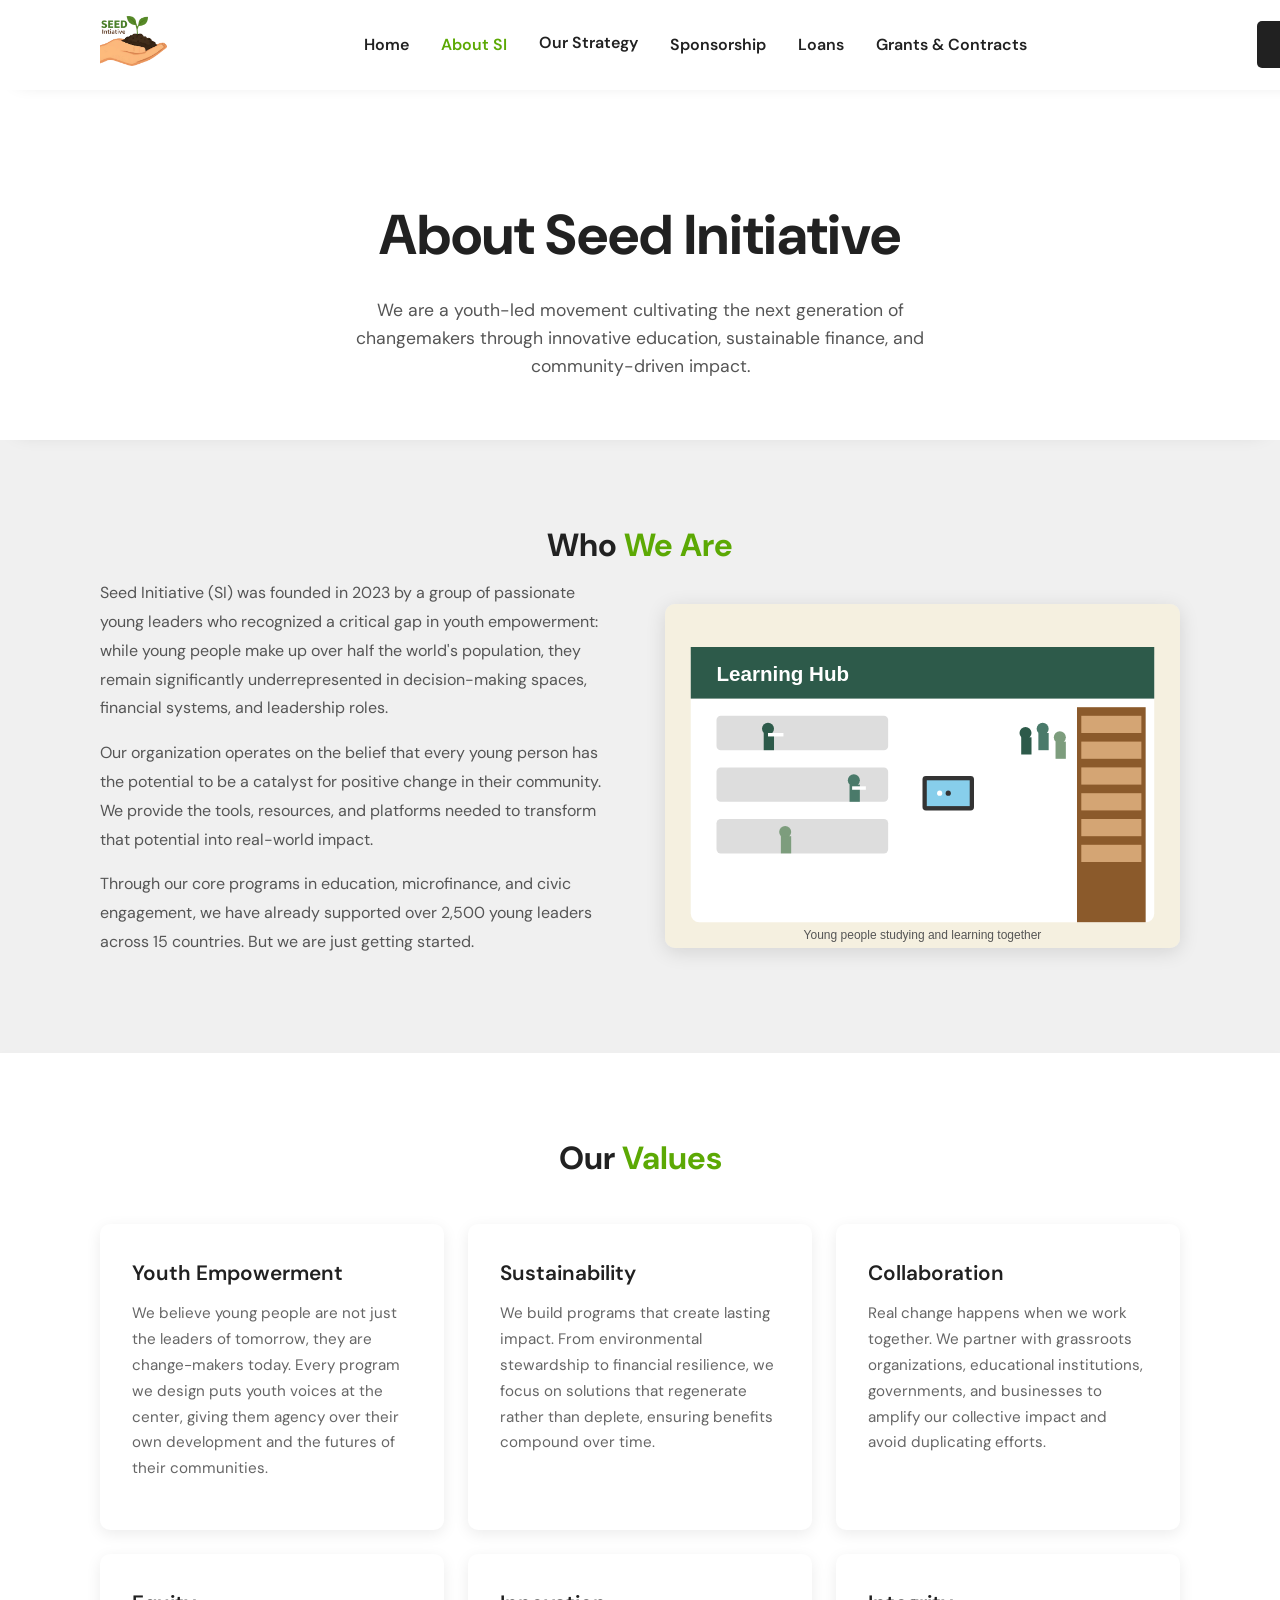
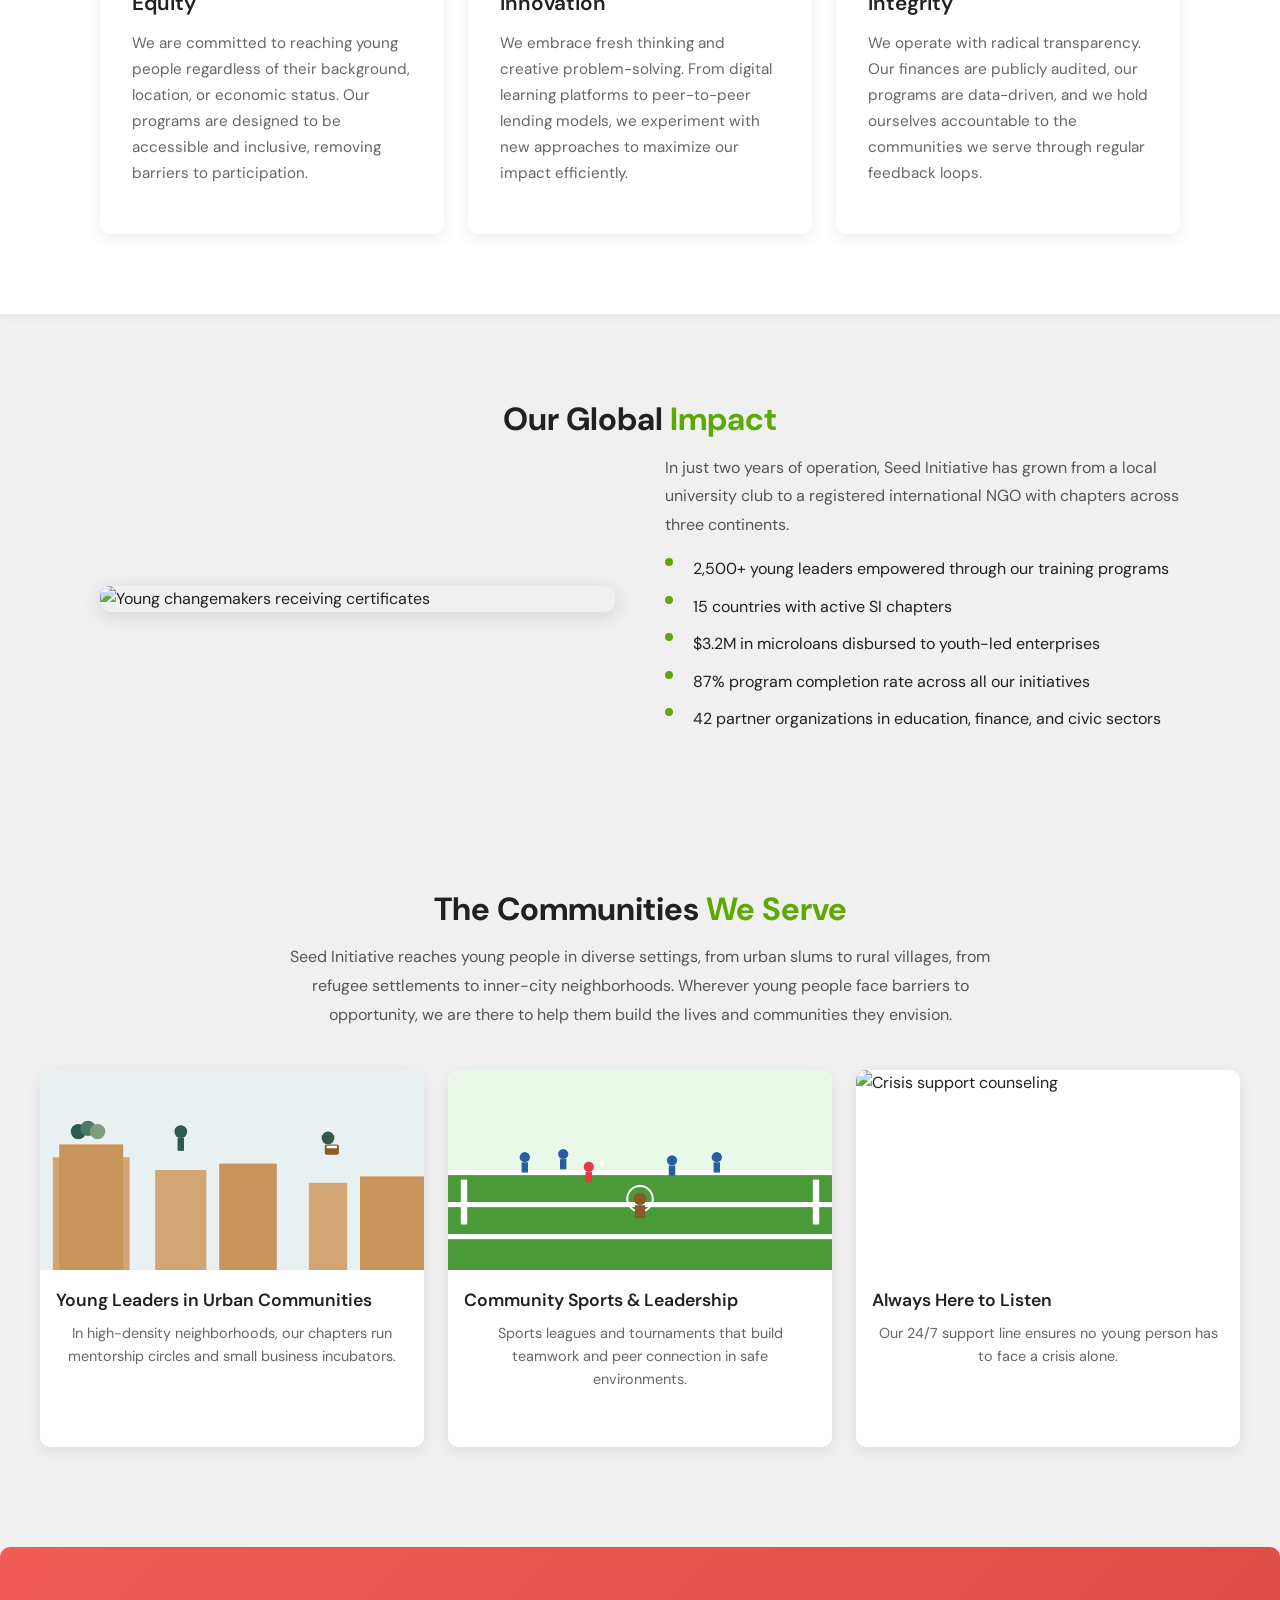
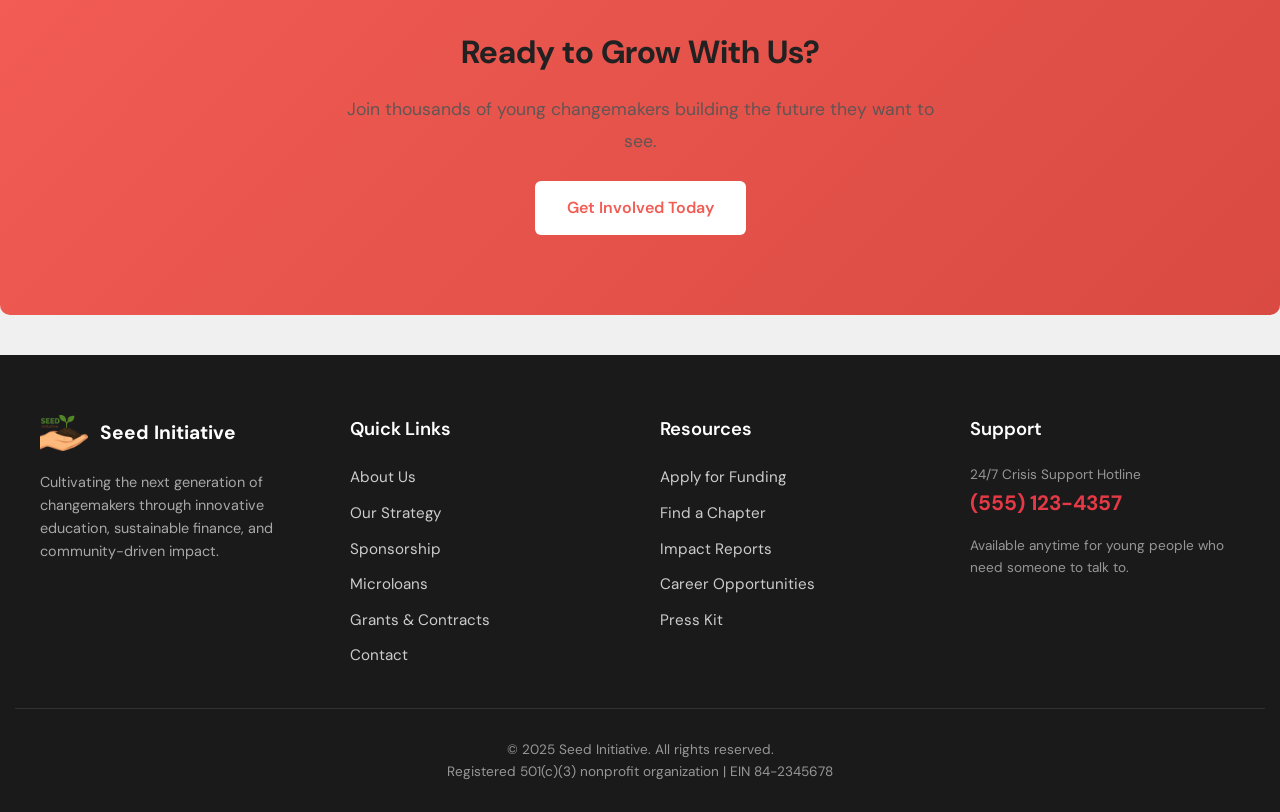
==== commit af2861e6: "feat: updated" ====
--- a/about.html
+++ b/about.html
@@ -10,7 +10,7 @@
     <link rel="stylesheet" href="styles.css">
 </head>
 <body>
-    <a href="#skip" class="skip-link">Skip to content</a>
+    <a href="#main" class="skip-link">Skip to content</a>
     <nav>
         <div class="logo">
             <a href="index.html">
@@ -18,7 +18,7 @@
             </a>
         </div>
 
-        <button class="hamburger" id="hamburger" aria-label="Open menu">
+        <button class="hamburger" id="hamburger" aria-label="Open menu" aria-expanded="false">
             <span></span>
             <span></span>
             <span></span>
@@ -30,7 +30,7 @@
                 <li><a href="about.html" aria-current="page">About SI</a></li>
 
                 <li class="strategy-list">
-                    <button class="strategy-toggle">Our Strategy</button>
+                    <button class="strategy-toggle" aria-expanded="false">Our Strategy</button>
                     <ul class="strategy-dropdown">
                         <li><a href="strategy.html#mission">Our Mission</a></li>
                         <li><a href="strategy.html#vision">Our Vision</a></li>
@@ -38,7 +38,7 @@
                 </li>
                 <li><a href="sponsorship.html">Sponsorship</a></li>
                 <li><a href="loans.html">Loans</a></li>
-                <li><a href="gnc.html">Grants & Contracts</a></li>
+                <li><a href="gnc.html">Grants &amp; Contracts</a></li>
                 <li><a href="contact-us.html">Contact Us</a></li>
             </ul>
         </div>
@@ -50,6 +50,7 @@
 
     <div class="overlay" id="overlay"></div>
 
+    <main id="main">
     <section class="hero">
         <h1>About <span class="accent">Seed Initiative</span></h1>
         <p>We are a youth-led movement cultivating the next generation of changemakers through innovative education,
@@ -152,7 +153,7 @@
             <div class="image-card">
                 <img src="images/illustration-football.svg" alt="Youth playing football">
                 <div class="caption">
-                    <h3>Community Sports & Leadership</h3>
+                    <h3>Community Sports &amp; Leadership</h3>
                     <p>Sports leagues and tournaments that build teamwork and peer connection in safe environments.</p>
                 </div>
             </div>
@@ -171,17 +172,16 @@
         <p>Join thousands of young changemakers building the future they want to see.</p>
         <a href="contact-us.html" class="btn">Get Involved Today</a>
     </section>
+    </main>
 
     <footer>
         <div class="footer-content">
             <div class="footer-col">
-                <div style="display: flex; align-items: center; gap: 12px; margin-bottom: 20px;">
-                    <img src="images/SEED-LOGO.png" alt="Seed Initiative" style="height: 36px;">
-                    <span style="font-family: 'DM Sans', Arial, sans-serif; font-size: 1.2rem; font-weight: 700; color: var(--card-color);">
-                        Seed Initiative
-                    </span>
-                </div>
-                <p style="color: rgba(204, 204, 204, 0.8); font-size: 0.9rem; line-height: 1.6; max-width: 280px;">
+                <div class="footer-logo">
+                    <img src="images/SEED-LOGO.png" alt="Seed Initiative">
+                    <span>Seed Initiative</span>
+                </div>
+                <p class="footer-text">
                     Cultivating the next generation of changemakers through innovative education,
                     sustainable finance, and community-driven impact.
                 </p>
@@ -194,7 +194,7 @@
                     <li><a href="strategy.html">Our Strategy</a></li>
                     <li><a href="sponsorship.html">Sponsorship</a></li>
                     <li><a href="loans.html">Microloans</a></li>
-                    <li><a href="gnc.html">Grants & Contracts</a></li>
+                    <li><a href="gnc.html">Grants &amp; Contracts</a></li>
                     <li><a href="contact-us.html">Contact</a></li>
                 </ul>
             </div>
@@ -212,11 +212,11 @@
 
             <div class="footer-col">
                 <h4>Support</h4>
-                <p style="margin-bottom: 16px; font-size: 0.9rem;">24/7 Crisis Support Hotline</p>
-                <p style="font-size: 1.3rem; font-weight: 700; color: var(--accent-red); margin-bottom: 16px;">
+                <p class="footer-small">24/7 Crisis Support Hotline</p>
+                <p class="phone-number">
                     (555) 123-4357
                 </p>
-                <p style="font-size: 0.85rem; color: rgba(204, 204, 204, 0.7);">
+                <p class="footer-small">
                     Available anytime for young people who need someone to talk to.
                 </p>
             </div>
@@ -224,10 +224,9 @@
 
         <div class="copyright">
             <p>&copy; 2025 Seed Initiative. All rights reserved.</p>
-            <p style="margin-top: 4px;">Registered 501(c)(3) nonprofit organization | EIN 84-2345678</p>
+            <p>Registered 501(c)(3) nonprofit organization | EIN 84-2345678</p>
         </div>
     </footer>
-
     <script src="script.js"></script>
 </body>
 </html>
--- a/styles.css
+++ b/styles.css
@@ -12,7 +12,11 @@
     --mobile-padding: 15px;
     --footer-bg: #1a1a1a;
     --footer-text: #cccccc;
-}
+    --heading-md: 2rem;
+    --heading-lg: 2.5rem;
+}
+
+/* ===== Base Styles ===== */
 
 /* Skip link for accessibility */
 .skip-link {
@@ -58,6 +62,69 @@
     font-family: 'DM Sans', Arial, sans-serif;
     color: var(--text-color);
     line-height: 1.6;
+}
+
+.main-content {
+    max-width: 1200px;
+    margin: 0 auto;
+    padding: 0 var(--mobile-padding);
+}
+
+/* ===== Reusable Utility Classes ===== */
+
+.text-center { text-align: center; }
+.text-accent { color: var(--button-color); }
+.font-sans { font-family: 'DM Sans', Arial, sans-serif; }
+
+/* Card button with size variants */
+.card-btn {
+    display: inline-block;
+    margin-top: 16px;
+    padding: 10px 24px;
+    background-color: var(--button-color);
+    color: var(--card-color);
+    text-decoration: none;
+    border-radius: 6px;
+    font-weight: 600;
+    font-family: 'DM Sans', Arial, sans-serif;
+    font-size: 0.95rem;
+    transition: transform 0.3s ease, box-shadow 0.3s ease;
+}
+
+.card-btn:hover {
+    transform: translateY(-2px);
+    box-shadow: 0 6px 20px rgba(0, 0, 0, 0.2);
+}
+
+.card-btn.small {
+    padding: 8px 20px;
+    font-size: 0.9rem;
+}
+
+/* Section intro paragraph */
+.section-intro {
+    text-align: center;
+    max-width: 700px;
+    margin: 0 auto 40px;
+    color: #555;
+}
+
+/* Testimonial styling */
+.testimonial {
+    max-width: 800px;
+    margin: 0 auto;
+    font-size: 1.5rem;
+    font-style: normal;
+    color: #555;
+    text-align: center;
+    line-height: 1.6;
+}
+
+.testimonial-author {
+    text-align: center;
+    margin-top: 24px;
+    color: var(--button-color);
+    font-weight: 600;
 }
 
 /* ===== Navbar (fixed at top) ===== */
@@ -146,7 +213,6 @@
     padding: 16px 30px;
     border-left: 4px solid transparent;
     color: var(--main-color);
-    font-family: 'DM Sans', Arial, sans-serif;
     text-decoration: none;
     font-size: 1rem;
     font-weight: 600;
@@ -249,7 +315,6 @@
     display: block;
 }
 
-
 .nav-links ul .strategy-list .strategy-dropdown a {
     display: block;
     padding: 12px 30px;
@@ -263,7 +328,7 @@
     color: var(--link-color);
 }
 
-
+/* ===== Responsive Navbar ===== */
 @media (min-width: 480px) {
     nav {
         padding: 16px var(--tablet-padding);
@@ -306,7 +371,6 @@
         border: none;
         color: var(--text-color);
         background-color: transparent;
-        font-family: 'DM Sans', Arial, sans-serif;
     }
 
     .nav-links ul li a:hover {
@@ -327,7 +391,6 @@
     .call-btn button a {
         text-decoration: none;
         color: var(--main-color);
-        font-family: 'DM Sans', Arial, sans-serif;
     }
 
     .call-btn button {
@@ -368,7 +431,7 @@
         transform: translateX(-50%) scale(1.2);
     }
 
-    .nav-links ul li a[href="contact-us"] {
+    .nav-links ul li a[href$="contact-us.html"] {
         display: none;
     }
 
@@ -376,7 +439,6 @@
         padding: 0;
         border: none;
         color: var(--text-color);
-        font-family: 'DM Sans', Arial, sans-serif;
         font-size: 1rem;
         font-weight: 600;
         width: auto;
@@ -408,7 +470,6 @@
     .nav-links ul .strategy-list .strategy-dropdown a {
         padding: 15px 20px;
         color: var(--main-color);
-        font-family: 'DM Sans', Arial, sans-serif;
     }
 
     .nav-links ul .strategy-list .strategy-dropdown a:hover {
@@ -427,7 +488,7 @@
     }
 
     .section {
-        padding: 80px 100px;
+        padding: 80px var(--laptop-padding);
     }
 }
 
@@ -443,10 +504,9 @@
 }
 
 .hero h1 {
-    font-size: 2.5rem;
+    font-size: var(--heading-lg);
     color: var(--text-color);
     margin-bottom: 16px;
-    font-family: 'DM Sans', Arial, sans-serif;
     font-weight: 700;
 }
 
@@ -467,7 +527,6 @@
     text-decoration: none;
     border-radius: 6px;
     font-weight: 600;
-    font-family: 'DM Sans', Arial, sans-serif;
     transition: transform 0.3s ease, box-shadow 0.3s ease;
 }
 
@@ -484,10 +543,9 @@
 }
 
 .section h2 {
-    font-size: 2rem;
+    font-size: var(--heading-md);
     color: var(--text-color);
     margin-bottom: 8px;
-    font-family: 'DM Sans', Arial, sans-serif;
     text-align: center;
     font-weight: 700;
 }
@@ -518,10 +576,9 @@
 }
 
 .showcase h2 {
-    font-size: 2rem;
+    font-size: var(--heading-md);
     color: var(--text-color);
     margin-bottom: 8px;
-    font-family: 'DM Sans', Arial, sans-serif;
     text-align: center;
     font-weight: 700;
 }
@@ -573,7 +630,6 @@
     font-size: 1.1rem;
     color: var(--text-color);
     margin-bottom: 8px;
-    font-family: 'DM Sans', Arial, sans-serif;
     font-weight: 600;
 }
 
@@ -604,11 +660,12 @@
     box-shadow: 0 8px 25px rgba(0, 0, 0, 0.12);
 }
 
+.card.centered { text-align: center; }
+
 .card h3 {
     font-size: 1.3rem;
     color: var(--text-color);
     margin-bottom: 12px;
-    font-family: 'DM Sans', Arial, sans-serif;
     font-weight: 600;
 }
 
@@ -627,7 +684,13 @@
     font-size: 0.8rem;
     font-weight: 600;
     border-radius: 20px;
-    font-family: 'DM Sans', Arial, sans-serif;
+}
+
+.card-number {
+    color: var(--button-color);
+    font-size: 1.5rem;
+    font-weight: 600;
+    margin-bottom: 8px;
 }
 
 /* Two-column layout */
@@ -670,7 +733,6 @@
     margin-bottom: 6px;
     font-weight: 600;
     color: var(--text-color);
-    font-family: 'DM Sans', Arial, sans-serif;
     font-size: 0.95rem;
 }
 
@@ -681,7 +743,6 @@
     padding: 12px 16px;
     border: 1px solid #ddd;
     border-radius: 6px;
-    font-family: 'DM Sans', Arial, sans-serif;
     font-size: 1rem;
     color: var(--text-color);
     transition: border-color 0.3s ease;
@@ -697,6 +758,33 @@
 .form-group textarea {
     min-height: 150px;
     resize: vertical;
+}
+
+.form-row {
+    display: grid;
+    grid-template-columns: 1fr 1fr;
+    gap: 20px;
+}
+
+.form-actions {
+    margin-top: 10px;
+}
+
+.form-submit {
+    width: 100%;
+    padding: 14px;
+    background-color: var(--button-color);
+    color: var(--card-color);
+    border: none;
+    border-radius: 6px;
+    font-size: 1rem;
+    font-weight: 600;
+    cursor: pointer;
+    transition: background-color 0.3s ease;
+}
+
+.form-submit:hover {
+    background-color: #4a8a04;
 }
 
 /* Contact info */
@@ -730,7 +818,6 @@
 .contact-item h4 {
     font-size: 1rem;
     margin-bottom: 4px;
-    font-family: 'DM Sans', Arial, sans-serif;
     font-weight: 600;
 }
 
@@ -746,7 +833,32 @@
     color: var(--link-color);
 }
 
-/* CTA banner — now uses accent color instead of link color */
+.contact-item.block {
+    display: block;
+    margin-bottom: 20px;
+}
+
+.contact-item.block h4 {
+    color: var(--button-color);
+}
+
+/* FAQ styling */
+.faq {
+    margin: 0 auto;
+    max-width: 800px;
+}
+
+.faq-item {
+    margin-bottom: 20px;
+}
+
+.faq-question {
+    color: var(--button-color);
+    font-weight: 600;
+    margin-bottom: 6px;
+}
+
+/* CTA banner */
 .cta {
     background: linear-gradient(135deg, var(--accent-color), #d94a42);
     color: var(--card-color);
@@ -757,9 +869,8 @@
 }
 
 .cta h2 {
-    font-size: 2rem;
+    font-size: var(--heading-md);
     margin-bottom: 16px;
-    font-family: 'DM Sans', Arial, sans-serif;
     font-weight: 700;
 }
 
@@ -778,13 +889,19 @@
     text-decoration: none;
     border-radius: 6px;
     font-weight: 600;
-    font-family: 'DM Sans', Arial, sans-serif;
     transition: transform 0.3s ease, box-shadow 0.3s ease;
 }
 
 .cta .btn:hover {
     transform: translateY(-2px);
     box-shadow: 0 6px 20px rgba(0, 0, 0, 0.2);
+}
+
+.cta .btn.secondary {
+    background: transparent;
+    border: 2px solid var(--main-color);
+    color: var(--text-color);
+    margin-left: 12px;
 }
 
 /* Table styles */
@@ -807,13 +924,12 @@
     padding: 14px 20px;
     text-align: left;
     border-bottom: 1px solid #eee;
-    font-family: 'DM Sans', Arial, sans-serif;
+    font-size: 0.95rem;
 }
 
 th {
     background-color: var(--button-color);
     color: var(--main-color);
-    font-size: 0.95rem;
     font-weight: 600;
 }
 
@@ -835,7 +951,7 @@
     border: 0;
 }
 
-/* Text list with icons */
+/* Icon list */
 .icon-list {
     list-style: none;
 }
@@ -860,16 +976,54 @@
     background-color: var(--button-color);
 }
 
+/* Partner badges */
+.partners {
+    display: flex;
+    flex-wrap: wrap;
+    gap: 24px;
+    justify-content: center;
+    align-items: center;
+    opacity: 0.6;
+}
+
+.partner-badge {
+    padding: 12px 20px;
+    border: 1px solid #ddd;
+    border-radius: 6px;
+    background: var(--card-color);
+    font-weight: 600;
+    color: #888;
+}
+
+/* Team member card */
+.team-card {
+    text-align: center;
+    padding: 32px;
+}
+
+.team-card .avatar {
+    width: 80px;
+    height: 80px;
+    border-radius: 50%;
+    background-color: #ddd;
+    margin: 0 auto 16px;
+}
+
+.team-card .title {
+    color: var(--button-color);
+    font-weight: 600;
+    margin-bottom: 8px;
+}
+
 /* ===== Footer ===== */
 footer {
     background-color: var(--footer-bg);
     color: var(--footer-text);
-    font-family: 'DM Sans', Arial, sans-serif;
     padding: 60px var(--mobile-padding) 30px;
     margin-top: 40px;
 }
 
-footer .footer-content {
+.footer-content {
     display: grid;
     grid-template-columns: 1fr;
     gap: 40px;
@@ -877,39 +1031,63 @@
     margin: 0 auto;
 }
 
-footer .footer-col h4 {
+.footer-logo {
+    display: flex;
+    align-items: center;
+    gap: 12px;
+    margin-bottom: 20px;
+}
+
+.footer-logo img {
+    height: 36px;
+}
+
+.footer-logo span {
+    font-size: 1.2rem;
+    font-weight: 700;
+    color: var(--card-color);
+}
+
+.footer-text {
+    color: rgba(204, 204, 204, 0.8);
+    font-size: 0.9rem;
+    line-height: 1.6;
+    max-width: 280px;
+}
+
+.footer-col h4 {
     font-size: 1.1rem;
     color: var(--card-color);
     margin-bottom: 20px;
     font-weight: 600;
 }
 
-footer .footer-col ul {
+.footer-col ul {
     list-style: none;
 }
 
-footer .footer-col ul li {
+.footer-col ul li {
     margin-bottom: 10px;
 }
 
-footer .footer-col ul li a {
+.footer-col ul li a {
     color: var(--footer-text);
     text-decoration: none;
     font-size: 0.95rem;
     transition: color 0.3s ease;
 }
 
-footer .footer-col ul li a:hover {
+.footer-col ul li a:hover {
     color: var(--link-color);
 }
 
-footer .social-links {
+.social-links {
     display: flex;
     gap: 16px;
     margin-top: 20px;
 }
 
-footer .social-links a {
+.social-links a {
     display: inline-flex;
     align-items: center;
     justify-content: center;
@@ -922,18 +1100,30 @@
     transition: background-color 0.3s ease, color 0.3s ease;
 }
 
-footer .social-links a:hover {
+.social-links a:hover {
     background-color: var(--link-color);
     color: var(--card-color);
 }
 
-footer .social-links svg {
+.social-links svg {
     width: 18px;
     height: 18px;
     fill: currentColor;
 }
 
-footer .copyright {
+.phone-number {
+    font-size: 1.3rem;
+    font-weight: 700;
+    color: var(--accent-red);
+    margin-bottom: 16px;
+}
+
+.footer-small {
+    font-size: 0.85rem;
+    color: rgba(204, 204, 204, 0.7);
+}
+
+.copyright {
     text-align: center;
     padding-top: 30px;
     margin-top: 30px;
@@ -944,24 +1134,24 @@
 
 /* Responsive footer */
 @media (min-width: 768px) {
-    footer .footer-content {
+    .footer-content {
         grid-template-columns: repeat(2, 1fr);
         gap: 40px;
     }
 
-    footer .footer-col h4 {
+    .footer-col h4 {
         font-size: 1.15rem;
     }
 }
 
 @media (min-width: 1024px) {
-    footer .footer-content {
+    .footer-content {
         grid-template-columns: repeat(4, 1fr);
         gap: 40px;
     }
 }
 
-/* Responsive */
+/* ===== Responsive Design ===== */
 @media (min-width: 768px) {
     .hero {
         padding: 120px var(--mobile-padding) 60px;
@@ -976,8 +1166,9 @@
         gap: 50px;
     }
 
-    .section {
-        padding: 80px 100px;
+    .section,
+    .section.alt {
+        padding: 80px var(--laptop-padding);
     }
 }
 
@@ -996,10 +1187,15 @@
         padding: 12px 16px;
         font-size: 0.9rem;
     }
+
+    .form-row {
+        grid-template-columns: 1fr;
+    }
 }
 
 @media (min-width: 768px) and (max-width: 1023px) {
-    .section {
+    .section,
+    .section.alt {
         padding: 80px 50px;
     }
 
